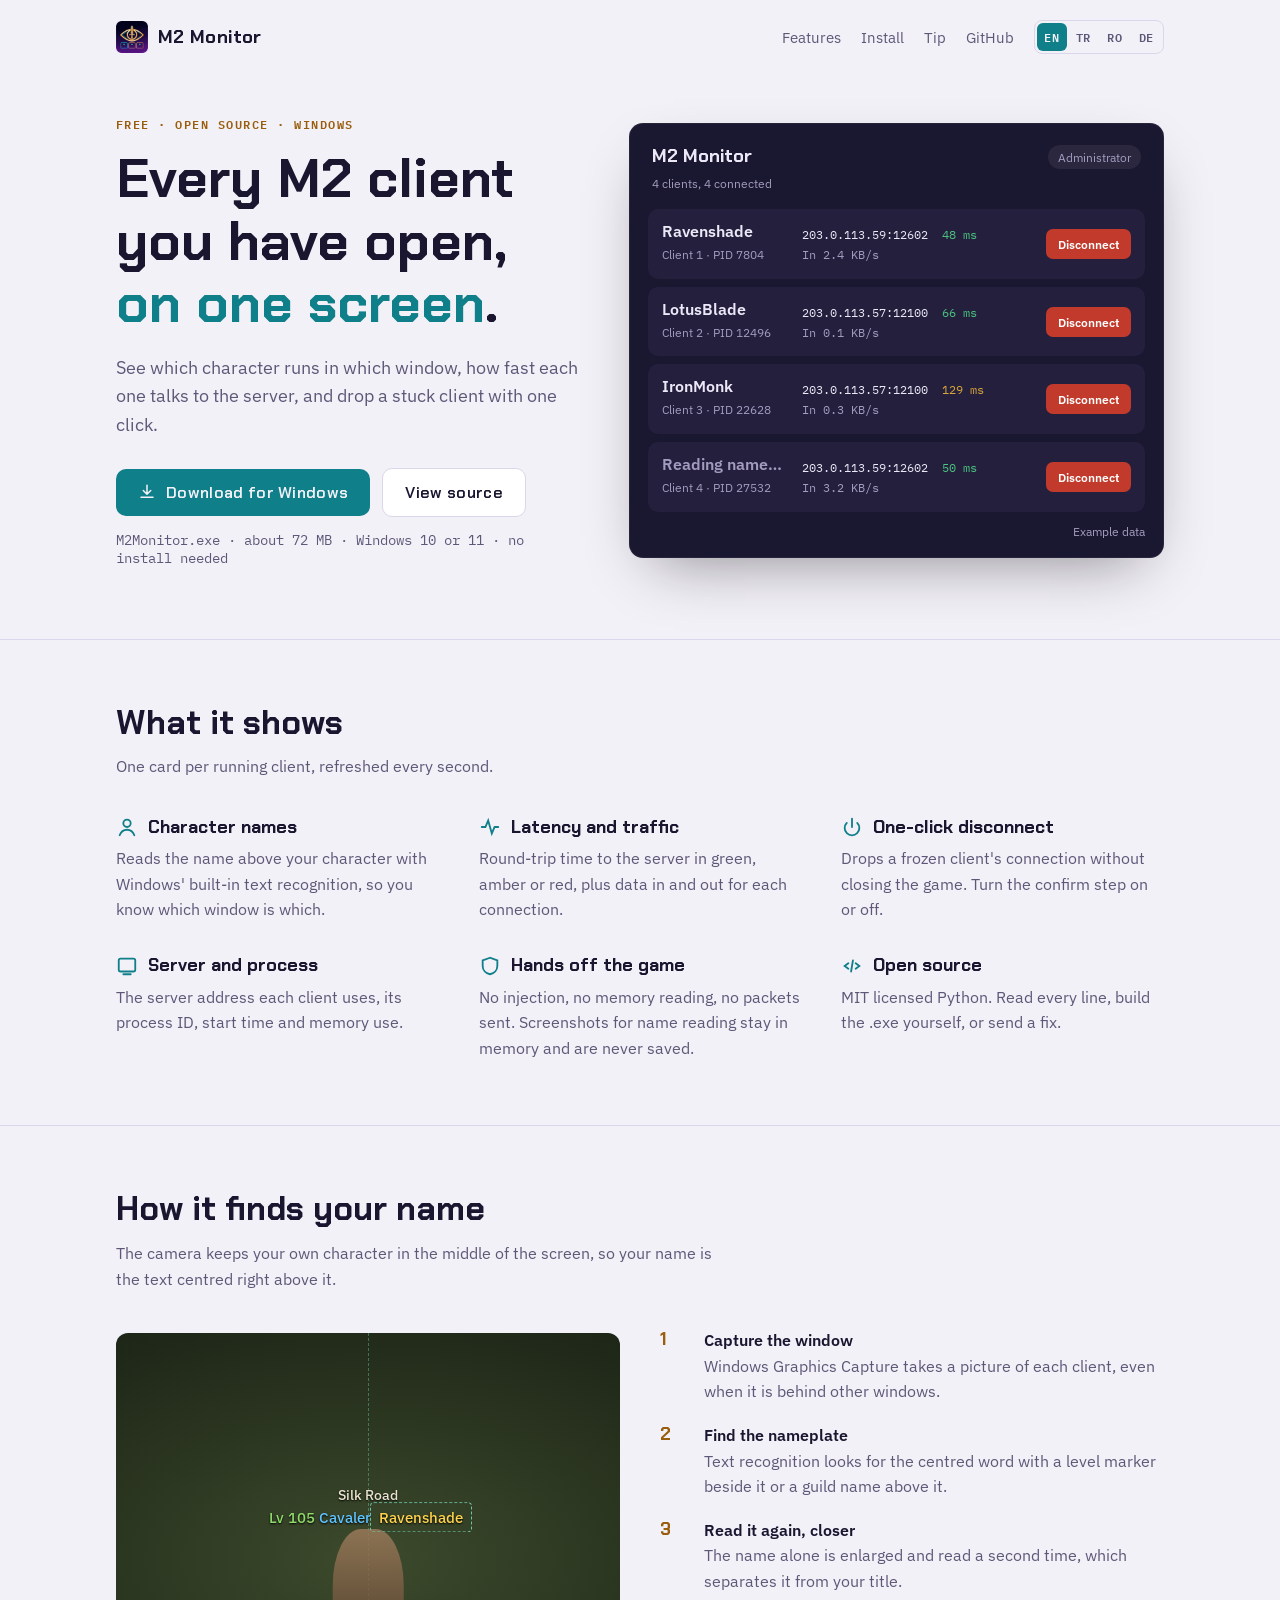
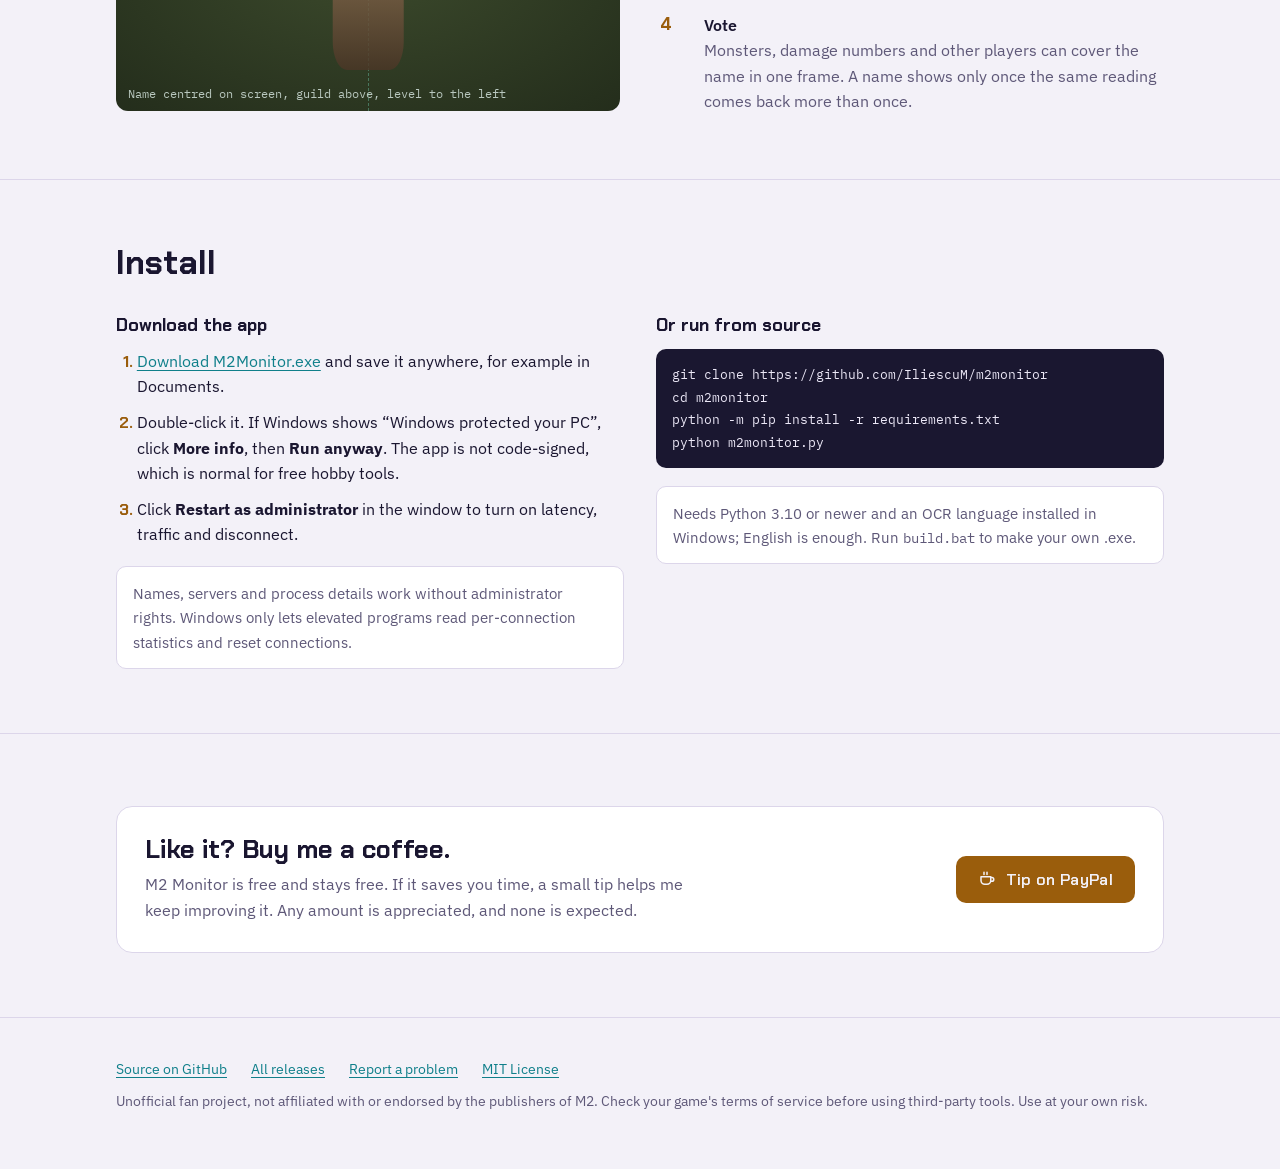
==== docs/index.html @ 5efd5cd4 "Translate the website into Turkish, Romanian and German - site/build.py generates docs/index.html (E" ====
<!doctype html>
<html lang="en">
<head>
<meta charset="utf-8">
<meta name="viewport" content="width=device-width, initial-scale=1, viewport-fit=cover">
<title>M2 Monitor</title>
<meta name="description" content="A free, open-source Windows app that shows every M2 game client you have open: character name, server, latency, traffic, and a one-click disconnect.">
<link rel="canonical" href="https://m2monitor.app/">
<link rel="alternate" hreflang="en" href="https://m2monitor.app/">
<link rel="alternate" hreflang="tr" href="https://m2monitor.app/tr/">
<link rel="alternate" hreflang="ro" href="https://m2monitor.app/ro/">
<link rel="alternate" hreflang="de" href="https://m2monitor.app/de/">
<link rel="alternate" hreflang="x-default" href="https://m2monitor.app/">
<link rel="icon" type="image/png" href="icon.png">
<link rel="apple-touch-icon" href="icon.png">
<link rel="preconnect" href="https://fonts.googleapis.com">
<link rel="preconnect" href="https://fonts.gstatic.com" crossorigin>
<link rel="stylesheet" href="https://fonts.googleapis.com/css2?family=Chakra+Petch:wght@500;600;700&family=IBM+Plex+Sans:wght@400;500;600&family=IBM+Plex+Mono:wght@400;500&display=swap">
<link rel="stylesheet" href="style.css">
</head>
<body>

<header class="top">
  <div class="wrap">
    <a class="brand" href="./">
      <img src="icon.png" alt="" width="32" height="32">
      M2 Monitor
    </a>
    <nav aria-label="Sections">
      <a class="section-link" href="#features">Features</a>
      <a class="section-link" href="#install">Install</a>
      <a class="section-link" href="#tip">Tip</a>
      <a class="section-link" href="https://github.com/IliescuM/m2monitor">GitHub</a>
      <span class="langs"><a href="" hreflang="en" lang="en" data-lang="en" title="English" aria-current="page">EN</a><a href="tr/" hreflang="tr" lang="tr" data-lang="tr" title="Türkçe">TR</a><a href="ro/" hreflang="ro" lang="ro" data-lang="ro" title="Română">RO</a><a href="de/" hreflang="de" lang="de" data-lang="de" title="Deutsch">DE</a></span>
    </nav>
  </div>
</header>

<main>
  <section class="hero">
    <div class="wrap">
      <div>
        <p class="eyebrow">Free · Open source · Windows</p>
        <h1>Every M2 client you have open, <em>on one screen</em>.</h1>
        <p class="lede">See which character runs in which window, how fast each one talks to the server, and drop a stuck client with one click.</p>
        <div class="actions">
          <a class="btn btn-primary" href="https://github.com/IliescuM/m2monitor/releases/latest/download/M2Monitor.exe">
            <svg viewBox="0 0 24 24" fill="none" stroke="currentColor" stroke-width="2" stroke-linecap="round" stroke-linejoin="round" aria-hidden="true"><path d="M12 3v12m0 0-5-5m5 5 5-5M4 19h16"/></svg>
            Download for Windows
          </a>
          <a class="btn btn-ghost" href="https://github.com/IliescuM/m2monitor">View source</a>
        </div>
        <p class="fine">M2Monitor.exe · about 72 MB · Windows 10 or 11 · no install needed</p>
      </div>

      <div class="mock" role="img" aria-label="Example of the M2 Monitor window with four game clients listed">
        <div class="mock-head">
          <div><b>M2 Monitor</b><br><span>4 clients, 4 connected</span></div>
          <span class="pill">Administrator</span>
        </div>
        <div class="client">
          <div class="who"><b>Ravenshade</b><small>Client 1 · PID 7804</small></div>
          <div class="stats"><span class="srv">203.0.113.59:12602</span><span class="rtt" data-base="47">47 ms</span><span>In 2.4 KB/s</span></div>
          <span class="dc">Disconnect</span>
        </div>
        <div class="client">
          <div class="who"><b>LotusBlade</b><small>Client 2 · PID 12496</small></div>
          <div class="stats"><span class="srv">203.0.113.57:12100</span><span class="rtt" data-base="69">69 ms</span><span>In 0.1 KB/s</span></div>
          <span class="dc">Disconnect</span>
        </div>
        <div class="client">
          <div class="who"><b>IronMonk</b><small>Client 3 · PID 22628</small></div>
          <div class="stats"><span class="srv">203.0.113.57:12100</span><span class="rtt" data-base="128">128 ms</span><span>In 0.3 KB/s</span></div>
          <span class="dc">Disconnect</span>
        </div>
        <div class="client reading">
          <div class="who"><b>Reading name…</b><small>Client 4 · PID 27532</small></div>
          <div class="stats"><span class="srv">203.0.113.59:12602</span><span class="rtt" data-base="46">46 ms</span><span>In 3.2 KB/s</span></div>
          <span class="dc">Disconnect</span>
        </div>
        <p class="example-note">Example data</p>
      </div>
    </div>
  </section>

  <section class="block" id="features">
    <div class="wrap">
      <h2>What it shows</h2>
      <p class="intro">One card per running client, refreshed every second.</p>
      <div class="features">
        <div class="feature">
          <h3><svg viewBox="0 0 24 24" fill="none" stroke="currentColor" stroke-width="2" stroke-linecap="round" aria-hidden="true"><circle cx="12" cy="8" r="4"/><path d="M4 21c1.5-4 4.5-6 8-6s6.5 2 8 6"/></svg>Character names</h3>
          <p>Reads the name above your character with Windows' built-in text recognition, so you know which window is which.</p>
        </div>
        <div class="feature">
          <h3><svg viewBox="0 0 24 24" fill="none" stroke="currentColor" stroke-width="2" stroke-linecap="round" aria-hidden="true"><path d="M3 12h4l3-7 4 14 3-7h4"/></svg>Latency and traffic</h3>
          <p>Round-trip time to the server in green, amber or red, plus data in and out for each connection.</p>
        </div>
        <div class="feature">
          <h3><svg viewBox="0 0 24 24" fill="none" stroke="currentColor" stroke-width="2" stroke-linecap="round" aria-hidden="true"><path d="M12 3v9"/><path d="M6.3 7.5a8 8 0 1 0 11.4 0"/></svg>One-click disconnect</h3>
          <p>Drops a frozen client's connection without closing the game. Turn the confirm step on or off.</p>
        </div>
        <div class="feature">
          <h3><svg viewBox="0 0 24 24" fill="none" stroke="currentColor" stroke-width="2" stroke-linecap="round" aria-hidden="true"><rect x="3" y="4" width="18" height="14" rx="2"/><path d="M8 21h8"/></svg>Server and process</h3>
          <p>The server address each client uses, its process ID, start time and memory use.</p>
        </div>
        <div class="feature">
          <h3><svg viewBox="0 0 24 24" fill="none" stroke="currentColor" stroke-width="2" stroke-linecap="round" aria-hidden="true"><path d="M12 3 4 6v6c0 4.5 3.4 8 8 9 4.6-1 8-4.5 8-9V6z"/></svg>Hands off the game</h3>
          <p>No injection, no memory reading, no packets sent. Screenshots for name reading stay in memory and are never saved.</p>
        </div>
        <div class="feature">
          <h3><svg viewBox="0 0 24 24" fill="none" stroke="currentColor" stroke-width="2" stroke-linecap="round" aria-hidden="true"><path d="M8 9l-4 3 4 3M16 9l4 3-4 3M13 6l-2 12"/></svg>Open source</h3>
          <p>MIT licensed Python. Read every line, build the .exe yourself, or send a fix.</p>
        </div>
      </div>
    </div>
  </section>

  <section class="block">
    <div class="wrap">
      <h2>How it finds your name</h2>
      <p class="intro">The camera keeps your own character in the middle of the screen, so your name is the text centred right above it.</p>
      <div class="ocr">
        <figure class="scene" style="margin:0">
          <span class="crosshair" aria-hidden="true"></span>
          <span class="hero-figure" aria-hidden="true"></span>
          <div class="plate">
            <div class="guild">Silk Road</div>
            <div class="line"><span class="lv">Lv 105</span> <span class="title">Cavaler</span> <span class="name">Ravenshade</span></div>
          </div>
          <figcaption>Name centred on screen, guild above, level to the left</figcaption>
        </figure>
        <ol class="steps">
          <li><div><b>Capture the window</b><span>Windows Graphics Capture takes a picture of each client, even when it is behind other windows.</span></div></li>
          <li><div><b>Find the nameplate</b><span>Text recognition looks for the centred word with a level marker beside it or a guild name above it.</span></div></li>
          <li><div><b>Read it again, closer</b><span>The name alone is enlarged and read a second time, which separates it from your title.</span></div></li>
          <li><div><b>Vote</b><span>Monsters, damage numbers and other players can cover the name in one frame. A name shows only once the same reading comes back more than once.</span></div></li>
        </ol>
      </div>
    </div>
  </section>

  <section class="block" id="install">
    <div class="wrap">
      <h2>Install</h2>
      <div class="install">
        <div>
          <h3>Download the app</h3>
          <ol>
            <li><a href="https://github.com/IliescuM/m2monitor/releases/latest/download/M2Monitor.exe">Download M2Monitor.exe</a> and save it anywhere, for example in Documents.</li>
            <li>Double-click it. If Windows shows “Windows protected your PC”, click <b>More info</b>, then <b>Run anyway</b>. The app is not code-signed, which is normal for free hobby tools.</li>
            <li>Click <b>Restart as administrator</b> in the window to turn on latency, traffic and disconnect.</li>
          </ol>
          <p class="note">Names, servers and process details work without administrator rights. Windows only lets elevated programs read per-connection statistics and reset connections.</p>
        </div>
        <div>
          <h3>Or run from source</h3>
          <pre><code>git clone https://github.com/IliescuM/m2monitor
cd m2monitor
python -m pip install -r requirements.txt
python m2monitor.py</code></pre>
          <p class="note">Needs Python 3.10 or newer and an OCR language installed in Windows; English is enough. Run <code>build.bat</code> to make your own .exe.</p>
        </div>
      </div>
    </div>
  </section>

  <section class="block" id="tip">
    <div class="wrap">
      <div class="tip">
        <div class="copy">
          <h2>Like it? Buy me a coffee.</h2>
          <p>M2 Monitor is free and stays free. If it saves you time, a small tip helps me keep improving it. Any amount is appreciated, and none is expected.</p>
        </div>
        <a class="btn btn-tip" href="https://paypal.me/IliescuM">
          <svg viewBox="0 0 24 24" fill="none" stroke="currentColor" stroke-width="2" stroke-linecap="round" stroke-linejoin="round" aria-hidden="true"><path d="M4 9h13v5a5 5 0 0 1-5 5H9a5 5 0 0 1-5-5z"/><path d="M17 10h1.5a2.5 2.5 0 0 1 0 5H17M8 3v3M12 3v3"/></svg>
          Tip on PayPal
        </a>
      </div>
    </div>
  </section>
</main>

<footer>
  <div class="wrap">
    <div class="row">
      <a href="https://github.com/IliescuM/m2monitor">Source on GitHub</a>
      <a href="https://github.com/IliescuM/m2monitor/releases">All releases</a>
      <a href="https://github.com/IliescuM/m2monitor/issues">Report a problem</a>
      <a href="https://github.com/IliescuM/m2monitor/blob/main/LICENSE">MIT License</a>
    </div>
    <p>Unofficial fan project, not affiliated with or endorsed by the publishers of M2. Check your game's terms of service before using third-party tools. Use at your own risk.</p>
  </div>
</footer>

<script src="site.js"></script>
</body>
</html>
---- docs/style.css ----
/* Palette follows the app icon: night indigo, gold, cyan. Layout: one narrow reading column; the hero pairs the pitch with a live mock of the app's client cards. */
:root {
  --ink: #1a1630;
  --paper: #f3f1f8;
  --panel: #ffffff;
  --line: #dcd6ea;
  --muted: #5e5878;
  --jade: #0f7f8a;
  --bronze: #9a5d0c;
  --good: #1f7a4a;
  --warn: #9a6700;
  --danger: #c23a2b;
  --card: #1a1730;
  --card-2: #231f3d;
  --card-fg: #ece8f7;
  --card-muted: #a39cbf;
  --display: "Chakra Petch", "Bahnschrift", "Segoe UI", sans-serif;
  --body: "IBM Plex Sans", "Segoe UI", system-ui, sans-serif;
  --mono: "IBM Plex Mono", "Cascadia Mono", Consolas, monospace;
  color-scheme: light;
}
@media (prefers-color-scheme: dark) {
  :root:not([data-theme="light"]) {
    --ink: #ece8f7; --paper: #0c0a1c; --panel: #15122b; --line: #2a2547;
    --muted: #a39cbf; --jade: #3fd0dc; --bronze: #f0b44c;
    --good: #4cc47e; --warn: #d9a53a; --danger: #e5574a;
    --card: #1a1730; --card-2: #231f3d;
    color-scheme: dark;
  }
}
:root[data-theme="dark"] {
  --ink: #ece8f7; --paper: #0c0a1c; --panel: #15122b; --line: #2a2547;
  --muted: #a39cbf; --jade: #3fd0dc; --bronze: #f0b44c;
  --good: #4cc47e; --warn: #d9a53a; --danger: #e5574a;
  --card: #1a1730; --card-2: #231f3d;
  color-scheme: dark;
}

* { box-sizing: border-box; }
html { -webkit-text-size-adjust: 100%; }
body {
  margin: 0;
  background: var(--paper);
  color: var(--ink);
  font: 400 1rem/1.6 var(--body);
}
a { color: var(--jade); text-underline-offset: 3px; }
a:focus-visible, button:focus-visible { outline: 2px solid var(--bronze); outline-offset: 3px; border-radius: 4px; }
h1, h2, h3 { font-family: var(--display); line-height: 1.15; text-wrap: balance; margin: 0; }
p { margin: 0; }
code { font-family: var(--mono); font-size: 0.92em; }

.wrap {
  max-width: 1080px;
  margin: 0 auto;
  padding-left: max(16px, env(safe-area-inset-left, 0px));
  padding-right: max(16px, env(safe-area-inset-right, 0px));
}

/* Top bar */
.top { padding-block: 20px; }
.top .wrap { display: flex; align-items: center; justify-content: space-between; gap: 16px; flex-wrap: wrap; }
.brand { display: flex; align-items: center; gap: 10px; font: 700 1.15rem var(--display); color: var(--ink); text-decoration: none; letter-spacing: 0.02em; }
.brand img { width: 32px; height: 32px; }
.top nav { display: flex; align-items: center; flex-wrap: wrap; gap: 8px 20px; font-size: 0.95rem; }
.top nav a { color: var(--muted); text-decoration: none; }
.top nav a:hover { color: var(--ink); }
.langs { display: flex; gap: 2px; padding: 2px; border: 1px solid var(--line); border-radius: 8px; }
.top nav .langs a { font: 600 0.74rem var(--mono); letter-spacing: 0.06em; padding: 4px 7px; border-radius: 6px; }
.top nav .langs a[aria-current="page"] { background: var(--jade); color: var(--paper); }

/* Hero */
.hero { padding-block: 40px 72px; }
.hero .wrap { display: grid; grid-template-columns: minmax(0, 1fr) minmax(0, 1.15fr); gap: 48px; align-items: center; }
.eyebrow { font: 600 0.78rem var(--mono); letter-spacing: 0.12em; text-transform: uppercase; color: var(--bronze); }
.hero h1 { font-size: clamp(2.2rem, 5vw, 3.4rem); font-weight: 700; margin-top: 14px; }
.hero h1 em { font-style: normal; color: var(--jade); }
.lede { margin-top: 18px; font-size: 1.12rem; color: var(--muted); max-width: 34em; }
.actions { margin-top: 28px; display: flex; flex-wrap: wrap; gap: 12px; align-items: center; }
.btn {
  display: inline-flex; align-items: center; gap: 10px;
  padding: 13px 22px; border-radius: 10px;
  font: 600 1rem var(--display); letter-spacing: 0.02em; text-decoration: none;
  transition: transform 120ms ease, background-color 120ms ease;
}
.btn svg { width: 18px; height: 18px; flex: none; }
.btn-primary { background: var(--jade); color: var(--paper); }
.btn-primary:hover { transform: translateY(-1px); }
.btn-ghost { color: var(--ink); border: 1px solid var(--line); background: var(--panel); }
.btn-ghost:hover { border-color: var(--jade); }
.fine { margin-top: 14px; font: 400 0.85rem var(--mono); color: var(--muted); }

/* App mock */
.mock {
  background: var(--card); color: var(--card-fg);
  border-radius: 14px; padding: 18px;
  box-shadow: 0 24px 60px -24px rgb(0 0 0 / 0.45);
  border: 1px solid rgb(255 255 255 / 0.06);
  min-width: 0;
}
.mock-head { display: flex; align-items: baseline; justify-content: space-between; gap: 12px; flex-wrap: wrap; padding: 2px 4px 14px; }
.mock-head b { font: 700 1.15rem var(--display); }
.mock-head span { font: 400 0.78rem var(--body); color: var(--card-muted); }
.pill { font: 600 0.72rem var(--body); color: #4cc47e; background: rgb(255 255 255 / 0.07); padding: 4px 10px; border-radius: 999px; }
.client {
  display: grid; grid-template-columns: minmax(0, 1.1fr) minmax(0, 2fr) auto; gap: 12px; align-items: center;
  background: var(--card-2); border-radius: 10px; padding: 12px 14px;
}
.client + .client { margin-top: 8px; }
.who b { display: block; font: 600 0.98rem var(--body); overflow: hidden; text-overflow: ellipsis; white-space: nowrap; }
.who small { font-size: 0.74rem; color: var(--card-muted); }
.stats { display: flex; flex-wrap: wrap; gap: 4px 14px; font: 400 0.78rem var(--mono); color: var(--card-muted); font-variant-numeric: tabular-nums; min-width: 0; }
.stats .srv { color: var(--card-fg); }
.rtt[data-level="good"] { color: #4cc47e; }
.rtt[data-level="warn"] { color: #d9a53a; }
.rtt[data-level="bad"] { color: #e5574a; }
.dc { font: 600 0.78rem var(--body); color: #fff; background: #c23a2b; border-radius: 7px; padding: 7px 12px; white-space: nowrap; }
.reading b { color: var(--card-muted); }
.example-note { margin-top: 12px; font: 400 0.75rem var(--body); color: var(--card-muted); text-align: right; }

/* Sections */
section.block { padding-block: 64px; border-top: 1px solid var(--line); }
.block h2 { font-size: clamp(1.6rem, 3.2vw, 2.1rem); }
.block .intro { margin-top: 12px; color: var(--muted); max-width: 38em; }

.features { margin-top: 36px; display: grid; grid-template-columns: repeat(3, minmax(0, 1fr)); gap: 32px 40px; }
.feature h3 { font-size: 1.12rem; display: flex; align-items: center; gap: 10px; }
.feature h3 svg { width: 22px; height: 22px; color: var(--jade); flex: none; }
.feature p { margin-top: 8px; color: var(--muted); }

/* Name-reading explainer */
.ocr { margin-top: 36px; display: grid; grid-template-columns: minmax(0, 1fr) minmax(0, 1fr); gap: 40px; align-items: center; }
.scene {
  position: relative; border-radius: 12px; overflow: hidden; aspect-ratio: 4 / 3; max-width: 100%;
  background:
    radial-gradient(120% 90% at 50% 60%, #3c4a2c 0%, #26301d 55%, #161c12 100%);
  display: grid; place-items: center;
}
.plate { text-align: center; font: 500 clamp(0.8rem, 1.9vw, 0.95rem)/1.5 var(--body); text-shadow: 0 1px 2px #000; transform: translateY(-34%); }
.plate .guild { color: #e9e4d0; font-size: 0.9em; }
.plate .line { white-space: nowrap; }
.plate .lv { color: #8fdc6b; }
.plate .title { color: #5fc4ff; }
.plate .name { color: #ffd34d; position: relative; padding: 2px 4px; }
.plate .name::after {
  content: ""; position: absolute; inset: -3px -5px;
  border: 1.5px dashed #6cc3a6; border-radius: 4px;
  animation: scan 2.4s ease-in-out infinite;
}
.hero-figure { position: absolute; left: 50%; top: 52%; width: 14%; aspect-ratio: 1 / 2; transform: translateX(-50%); border-radius: 40% 40% 20% 20%; background: linear-gradient(#9a7a5a, #4a3626); opacity: 0.85; }
.crosshair { position: absolute; left: 50%; top: 0; bottom: 0; border-left: 1px dashed rgb(108 195 166 / 0.45); }
.scene figcaption { position: absolute; left: 12px; bottom: 10px; font: 400 0.72rem var(--mono); color: #b9c8bf; }
@keyframes scan { 0%, 100% { opacity: 0.35; } 50% { opacity: 1; } }
.steps { display: grid; gap: 18px; counter-reset: step; }
.steps li { list-style: none; display: grid; grid-template-columns: 2rem minmax(0, 1fr); gap: 12px; }
.steps li::before { counter-increment: step; content: counter(step); font: 700 1.1rem var(--display); color: var(--bronze); }
.steps { padding: 0; margin: 0; }
.steps b { display: block; font-weight: 600; }
.steps span { color: var(--muted); }

/* Install */
.install { margin-top: 32px; display: grid; grid-template-columns: repeat(2, minmax(0, 1fr)); gap: 32px; }
.install ol { margin: 0; padding-left: 1.3em; display: grid; gap: 10px; }
.install ol li::marker { color: var(--bronze); font-family: var(--display); font-weight: 700; }
.install h3 { font-size: 1.1rem; margin-bottom: 14px; }
.note { margin-top: 18px; padding: 14px 16px; border-radius: 10px; background: var(--panel); border: 1px solid var(--line); color: var(--muted); font-size: 0.95rem; }
pre { margin: 0; padding: 14px 16px; border-radius: 10px; background: var(--card); color: var(--card-fg); overflow-x: auto; font: 400 0.88rem/1.6 var(--mono); }

/* Tip */
.tip {
  margin-top: 8px; display: flex; gap: 28px; align-items: center; justify-content: space-between; flex-wrap: wrap;
  background: var(--panel); border: 1px solid var(--line); border-radius: 16px; padding: 28px;
}
.tip .copy { max-width: 36em; min-width: 0; }
.tip h2 { font-size: 1.6rem; }
.tip p { margin-top: 8px; color: var(--muted); }
.btn-tip { background: var(--bronze); color: var(--paper); }
.btn-tip:hover { transform: translateY(-1px); }

footer { padding-block: 40px 56px; border-top: 1px solid var(--line); color: var(--muted); font-size: 0.88rem; }
footer .wrap { display: grid; gap: 10px; }
footer .row { display: flex; flex-wrap: wrap; gap: 8px 24px; }

@media (max-width: 860px) {
  .hero .wrap, .ocr, .install { grid-template-columns: minmax(0, 1fr); }
  .features { grid-template-columns: minmax(0, 1fr); gap: 26px; }
  .hero { padding-block: 16px 56px; }
}
@media (max-width: 520px) {
  .top nav .section-link { display: none; }
  .client { grid-template-columns: minmax(0, 1fr) auto; }
  .stats { grid-column: 1 / -1; grid-row: 2; }
  .top nav { gap: 14px; }
  .tip { padding: 22px; }
}
@media (prefers-reduced-motion: reduce) {
  .plate .name::after { animation: none; opacity: 1; }
  .btn { transition: none; }
}
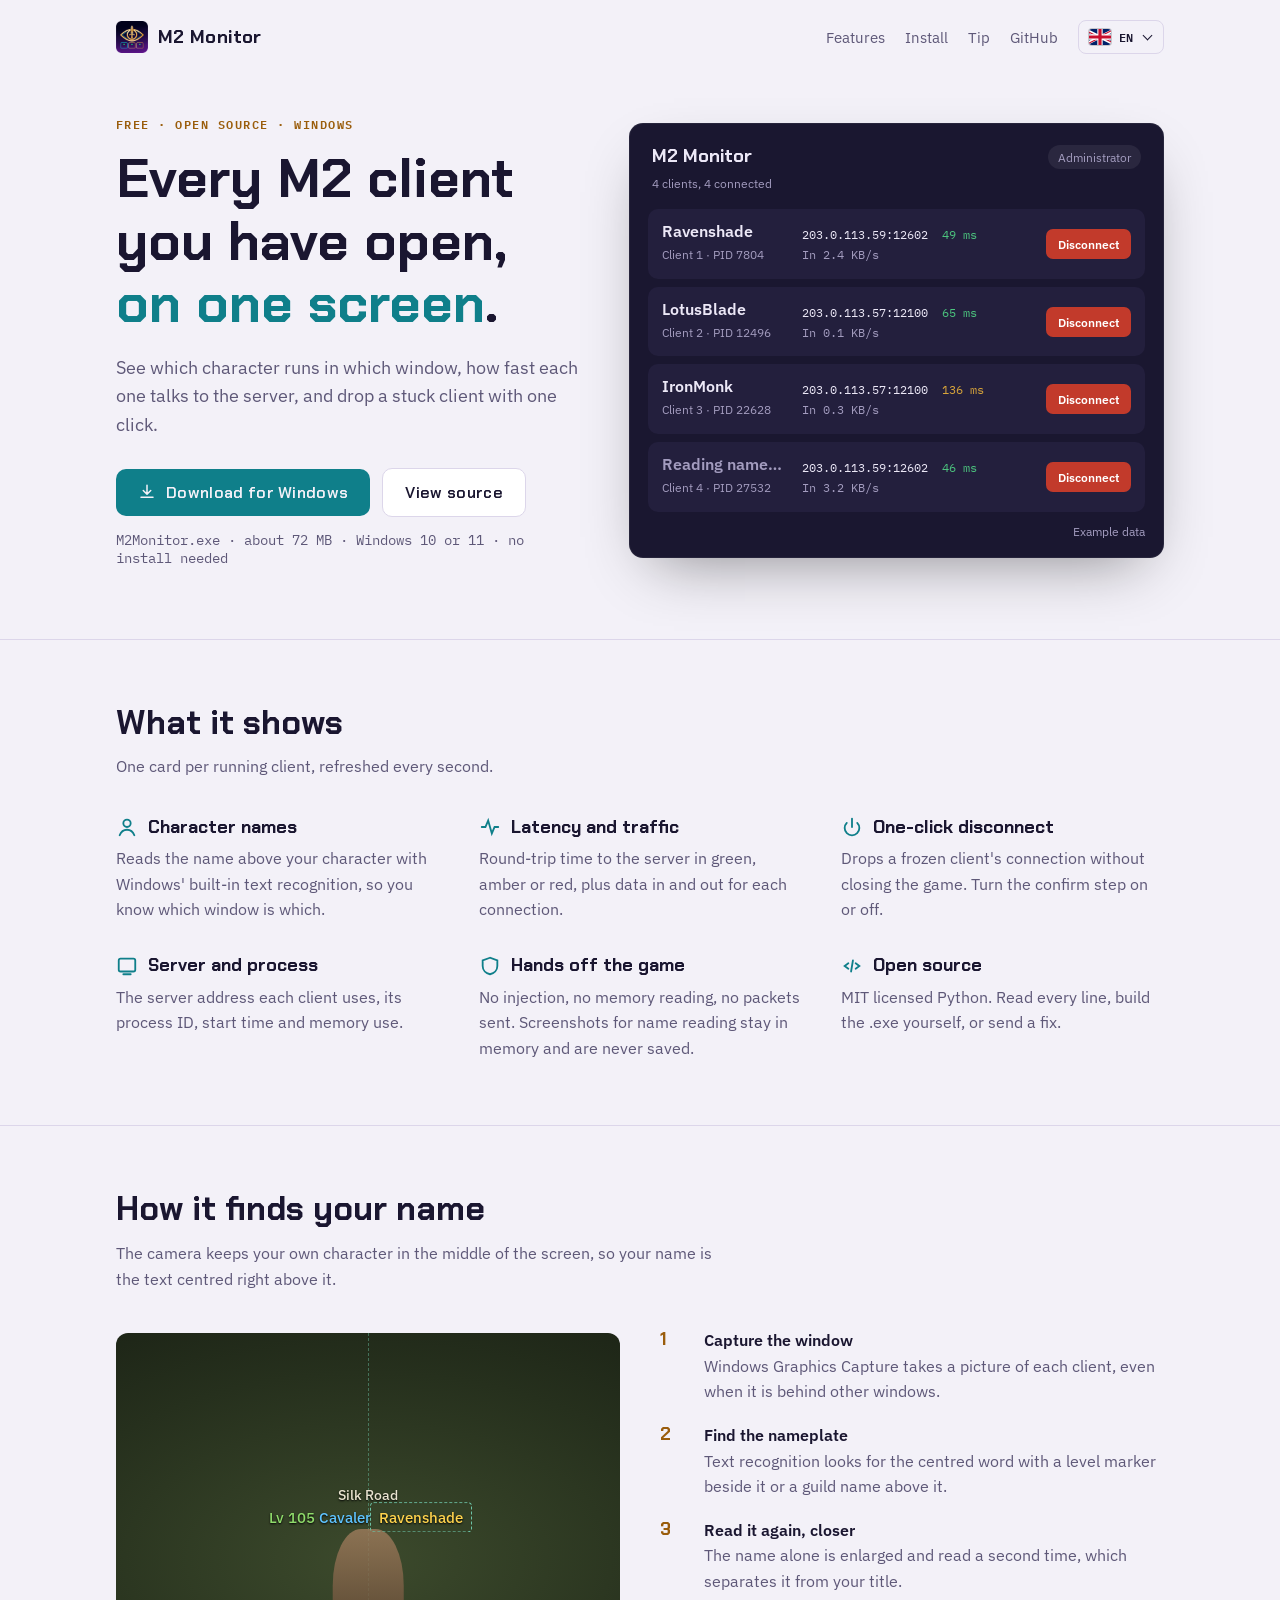
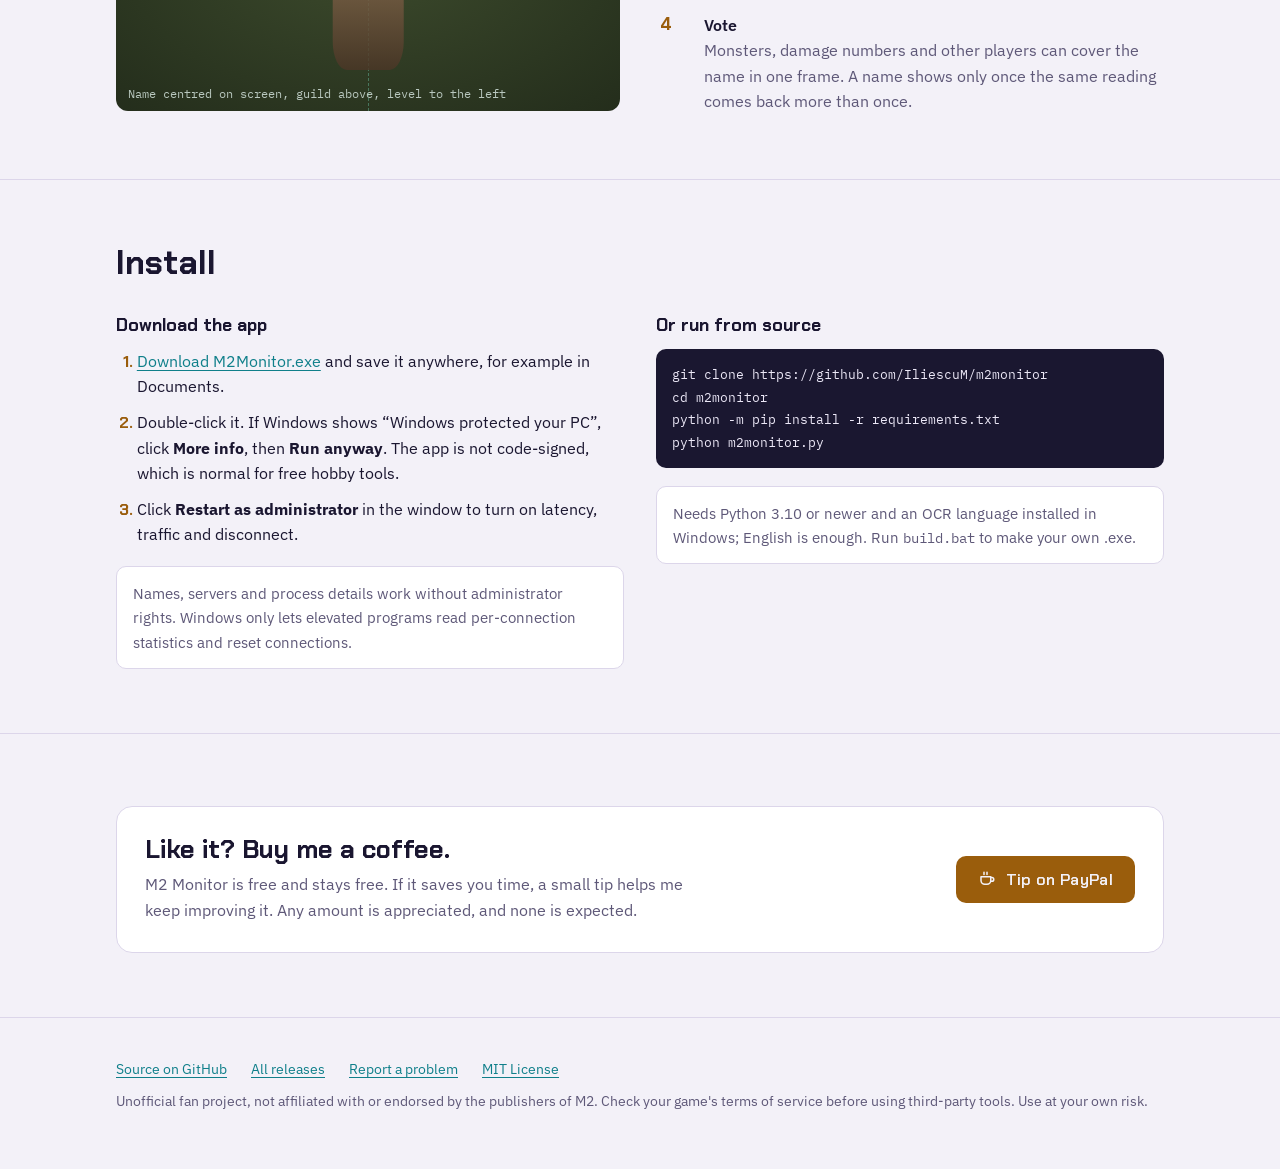
==== commit b5123973: "Add five more site languages and a flag language menu - Italian, Polish, Portuguese, Spanish and Hun" ====
--- a/docs/index.html
+++ b/docs/index.html
@@ -10,6 +10,11 @@
 <link rel="alternate" hreflang="tr" href="https://m2monitor.app/tr/">
 <link rel="alternate" hreflang="ro" href="https://m2monitor.app/ro/">
 <link rel="alternate" hreflang="de" href="https://m2monitor.app/de/">
+<link rel="alternate" hreflang="it" href="https://m2monitor.app/it/">
+<link rel="alternate" hreflang="pl" href="https://m2monitor.app/pl/">
+<link rel="alternate" hreflang="pt" href="https://m2monitor.app/pt/">
+<link rel="alternate" hreflang="es" href="https://m2monitor.app/es/">
+<link rel="alternate" hreflang="hu" href="https://m2monitor.app/hu/">
 <link rel="alternate" hreflang="x-default" href="https://m2monitor.app/">
 <link rel="icon" type="image/png" href="icon.png">
 <link rel="apple-touch-icon" href="icon.png">
@@ -31,7 +36,7 @@
       <a class="section-link" href="#install">Install</a>
       <a class="section-link" href="#tip">Tip</a>
       <a class="section-link" href="https://github.com/IliescuM/m2monitor">GitHub</a>
-      <span class="langs"><a href="" hreflang="en" lang="en" data-lang="en" title="English" aria-current="page">EN</a><a href="tr/" hreflang="tr" lang="tr" data-lang="tr" title="Türkçe">TR</a><a href="ro/" hreflang="ro" lang="ro" data-lang="ro" title="Română">RO</a><a href="de/" hreflang="de" lang="de" data-lang="de" title="Deutsch">DE</a></span>
+      <details class="lang-menu"><summary aria-label="Language"><img class="flag" src="flags/gb.svg" alt="" width="22" height="16"><span>EN</span></summary><ul><li><a href="" hreflang="en" lang="en" data-lang="en" aria-current="page"><img class="flag" src="flags/gb.svg" alt="" width="22" height="16">English</a></li><li><a href="tr/" hreflang="tr" lang="tr" data-lang="tr"><img class="flag" src="flags/tr.svg" alt="" width="22" height="16">Türkçe</a></li><li><a href="ro/" hreflang="ro" lang="ro" data-lang="ro"><img class="flag" src="flags/ro.svg" alt="" width="22" height="16">Română</a></li><li><a href="de/" hreflang="de" lang="de" data-lang="de"><img class="flag" src="flags/de.svg" alt="" width="22" height="16">Deutsch</a></li><li><a href="it/" hreflang="it" lang="it" data-lang="it"><img class="flag" src="flags/it.svg" alt="" width="22" height="16">Italiano</a></li><li><a href="pl/" hreflang="pl" lang="pl" data-lang="pl"><img class="flag" src="flags/pl.svg" alt="" width="22" height="16">Polski</a></li><li><a href="pt/" hreflang="pt" lang="pt" data-lang="pt"><img class="flag" src="flags/pt.svg" alt="" width="22" height="16">Português</a></li><li><a href="es/" hreflang="es" lang="es" data-lang="es"><img class="flag" src="flags/es.svg" alt="" width="22" height="16">Español</a></li><li><a href="hu/" hreflang="hu" lang="hu" data-lang="hu"><img class="flag" src="flags/hu.svg" alt="" width="22" height="16">Magyar</a></li></ul></details>
     </nav>
   </div>
 </header>
--- a/docs/style.css
+++ b/docs/style.css
@@ -65,9 +65,29 @@
 .top nav { display: flex; align-items: center; flex-wrap: wrap; gap: 8px 20px; font-size: 0.95rem; }
 .top nav a { color: var(--muted); text-decoration: none; }
 .top nav a:hover { color: var(--ink); }
-.langs { display: flex; gap: 2px; padding: 2px; border: 1px solid var(--line); border-radius: 8px; }
-.top nav .langs a { font: 600 0.74rem var(--mono); letter-spacing: 0.06em; padding: 4px 7px; border-radius: 6px; }
-.top nav .langs a[aria-current="page"] { background: var(--jade); color: var(--paper); }
+.lang-menu { position: relative; }
+.lang-menu summary {
+  list-style: none; cursor: pointer; display: flex; align-items: center; gap: 8px;
+  padding: 6px 10px; border: 1px solid var(--line); border-radius: 8px;
+  font: 600 0.78rem var(--mono); letter-spacing: 0.06em; color: var(--ink);
+}
+.lang-menu summary::-webkit-details-marker { display: none; }
+.lang-menu summary::after {
+  content: ""; width: 6px; height: 6px; margin: -3px 2px 0 2px;
+  border-right: 1.5px solid currentColor; border-bottom: 1.5px solid currentColor; transform: rotate(45deg);
+}
+.lang-menu[open] summary, .lang-menu summary:hover { border-color: var(--jade); }
+.lang-menu ul {
+  position: absolute; right: 0; top: calc(100% + 6px); z-index: 20;
+  list-style: none; margin: 0; padding: 6px; min-width: 190px;
+  display: grid; gap: 2px;
+  background: var(--panel); border: 1px solid var(--line); border-radius: 10px;
+  box-shadow: 0 18px 40px -18px rgb(0 0 0 / 0.5);
+}
+.top nav .lang-menu li a { display: flex; align-items: center; gap: 10px; padding: 8px 10px; border-radius: 7px; color: var(--ink); font-size: 0.92rem; }
+.top nav .lang-menu li a:hover { background: var(--paper); }
+.top nav .lang-menu li a[aria-current="page"] { color: var(--jade); font-weight: 600; }
+.flag { width: 22px; height: 16px; flex: none; border-radius: 3px; object-fit: cover; box-shadow: 0 0 0 1px rgb(0 0 0 / 0.18); }
 
 /* Hero */
 .hero { padding-block: 40px 72px; }
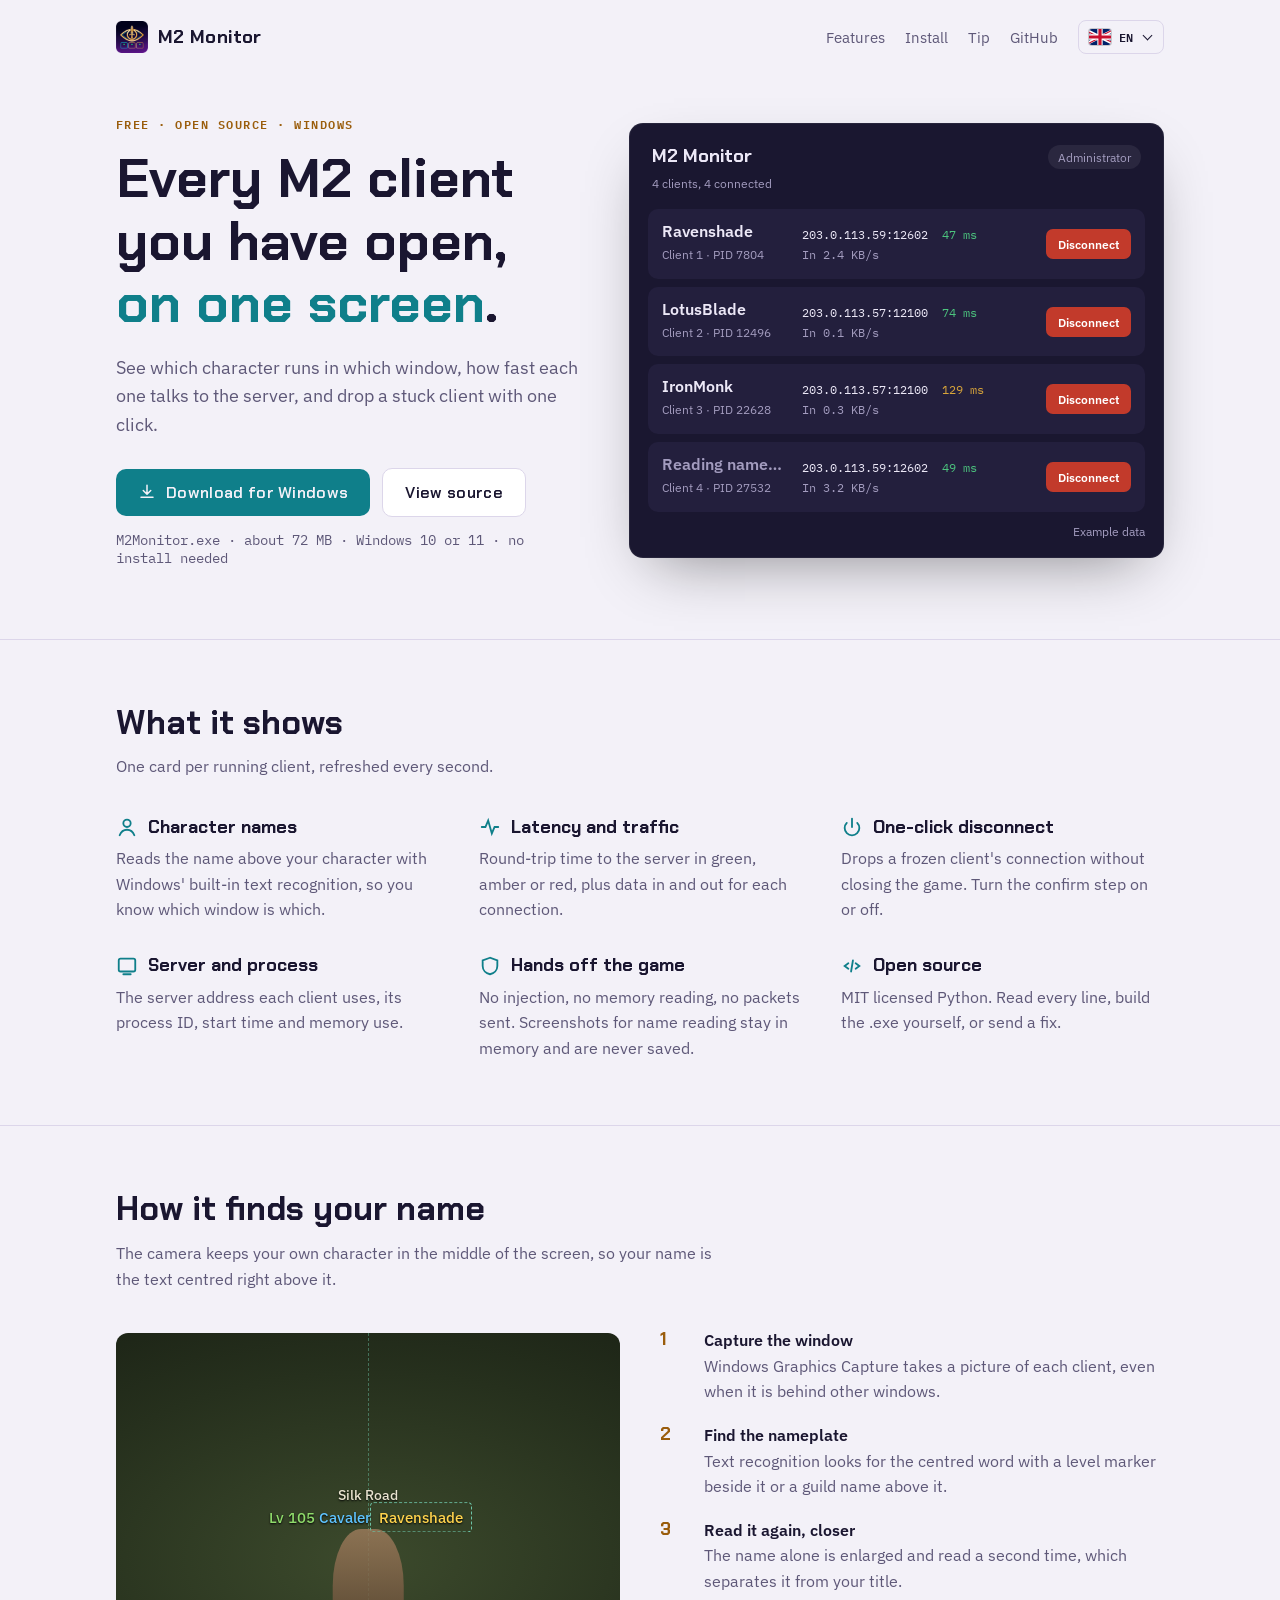
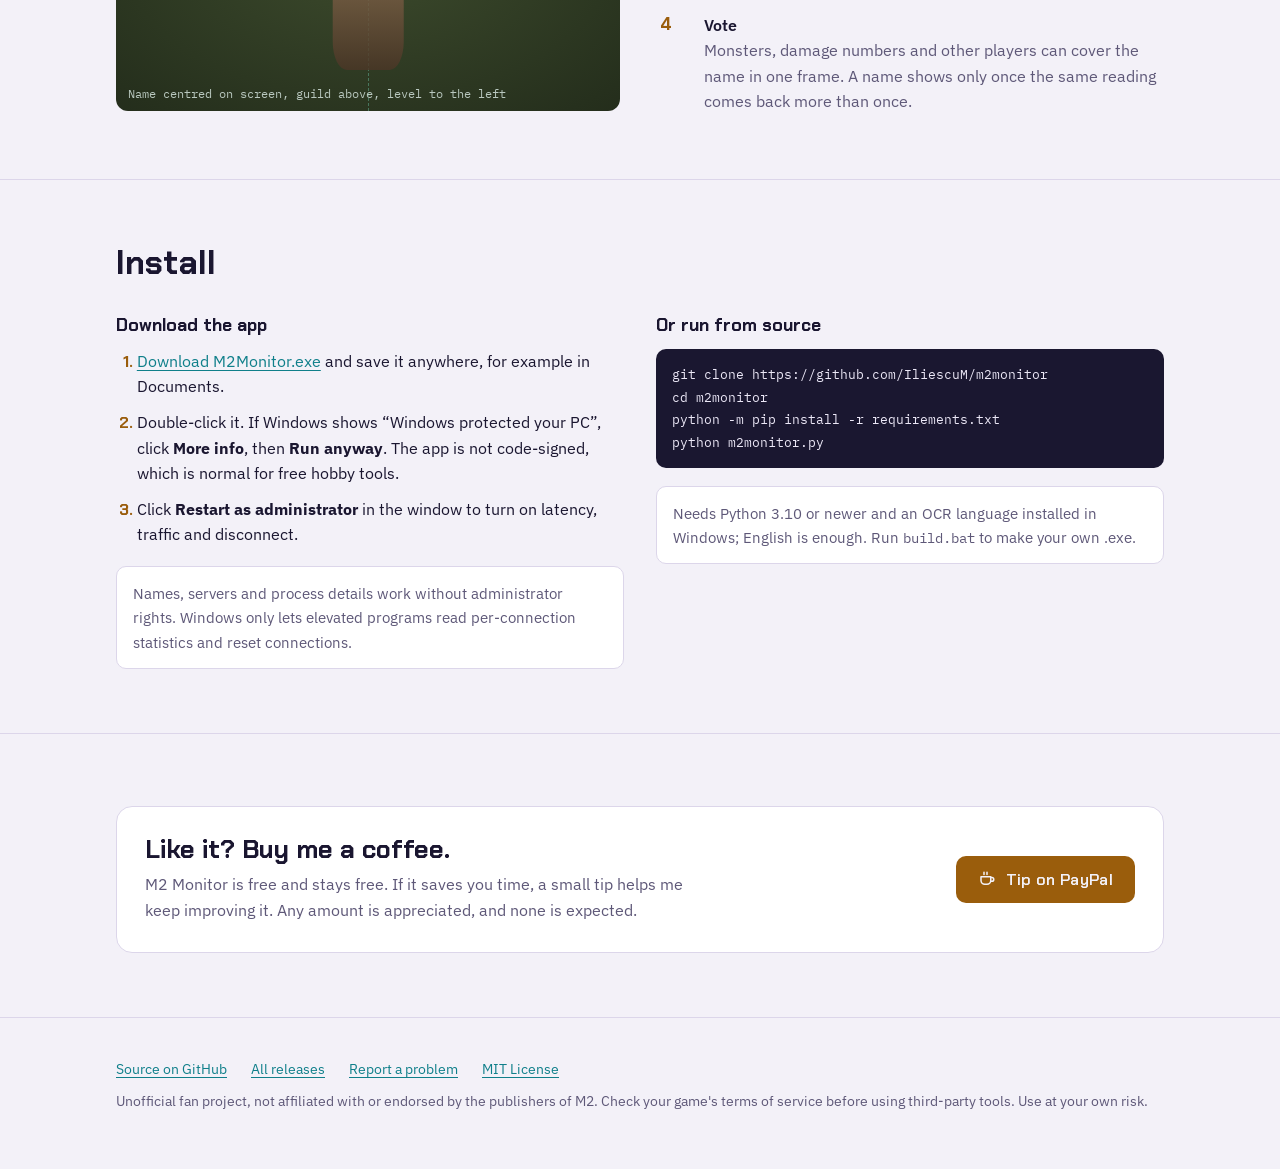
==== commit 0dc48f5e: "Version CSS and JS links by content hash Browsers cache GitHub Pages files for 10 minutes, so a page" ====
--- a/docs/index.html
+++ b/docs/index.html
@@ -21,7 +21,7 @@
 <link rel="preconnect" href="https://fonts.googleapis.com">
 <link rel="preconnect" href="https://fonts.gstatic.com" crossorigin>
 <link rel="stylesheet" href="https://fonts.googleapis.com/css2?family=Chakra+Petch:wght@500;600;700&family=IBM+Plex+Sans:wght@400;500;600&family=IBM+Plex+Mono:wght@400;500&display=swap">
-<link rel="stylesheet" href="style.css">
+<link rel="stylesheet" href="style.css?v=5e25311ded">
 </head>
 <body>
 
@@ -198,6 +198,6 @@
   </div>
 </footer>
 
-<script src="site.js"></script>
+<script src="site.js?v=e20082e7b2"></script>
 </body>
 </html>
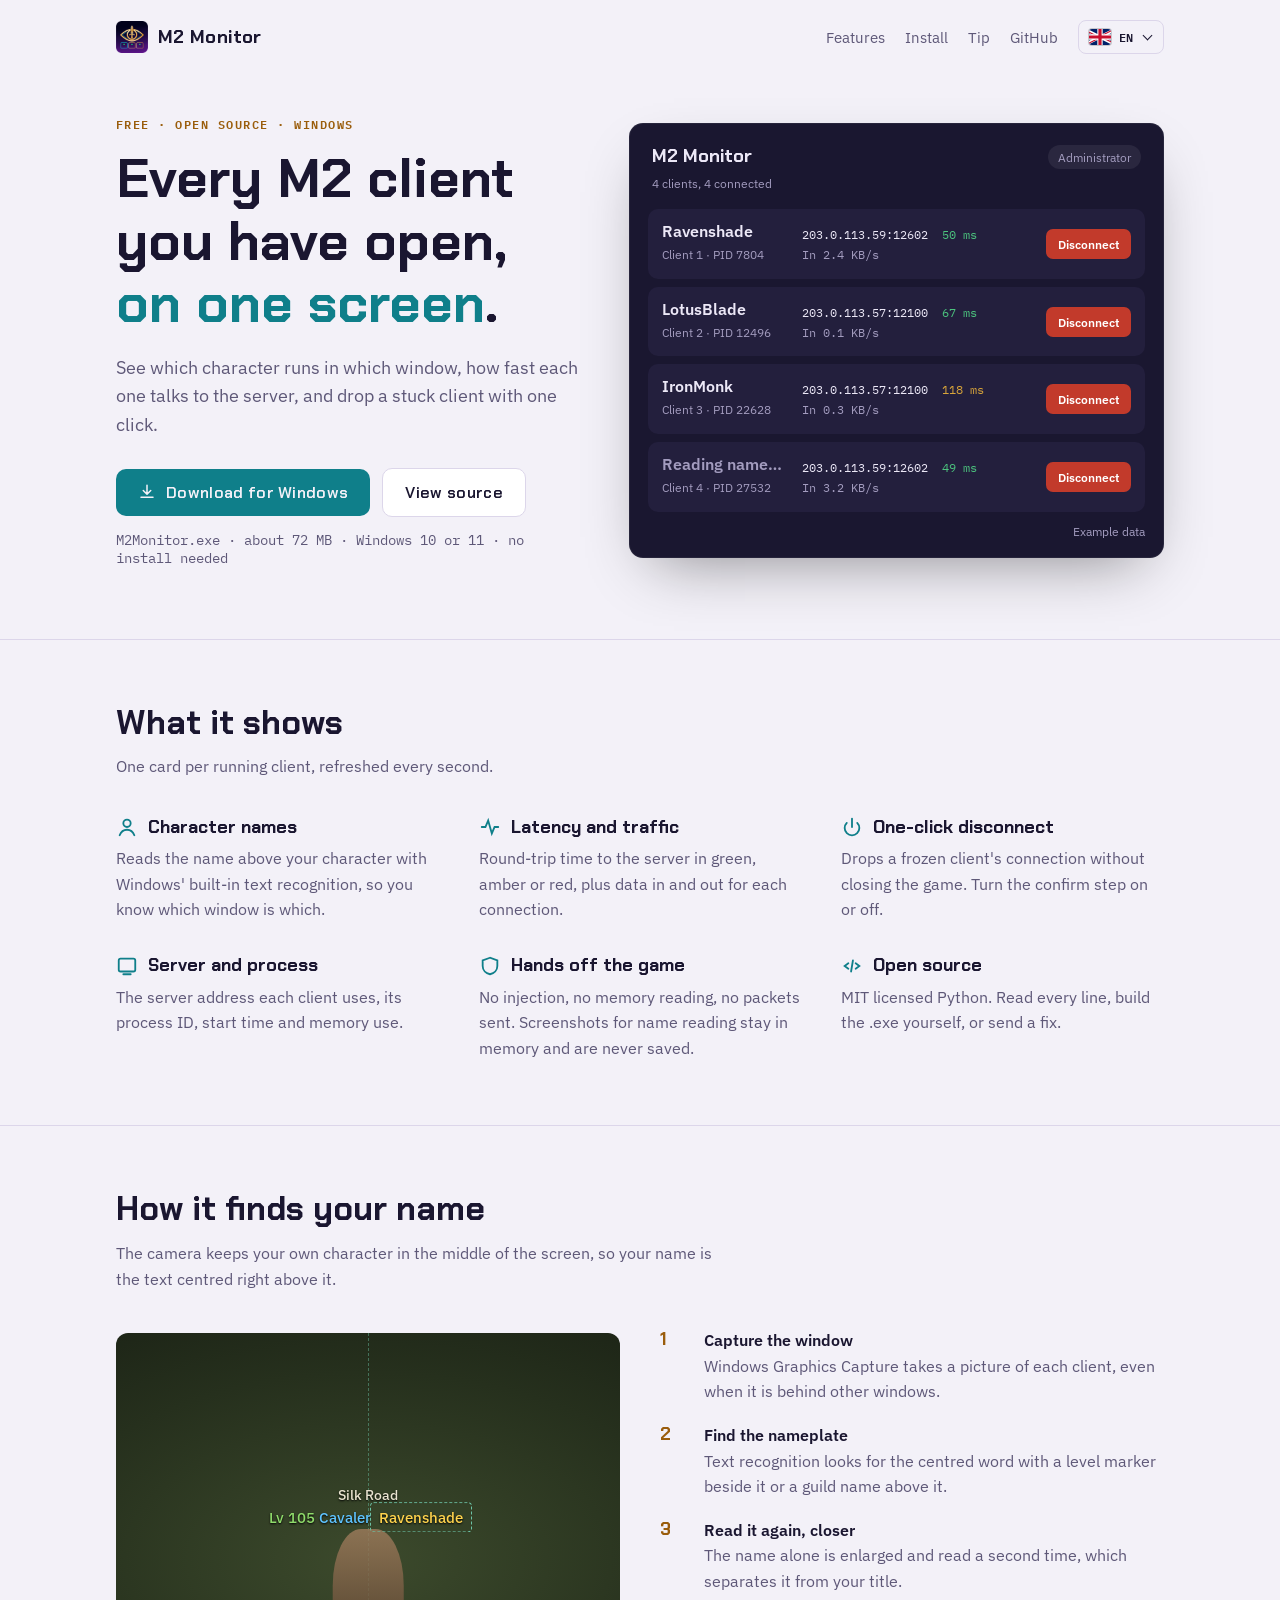
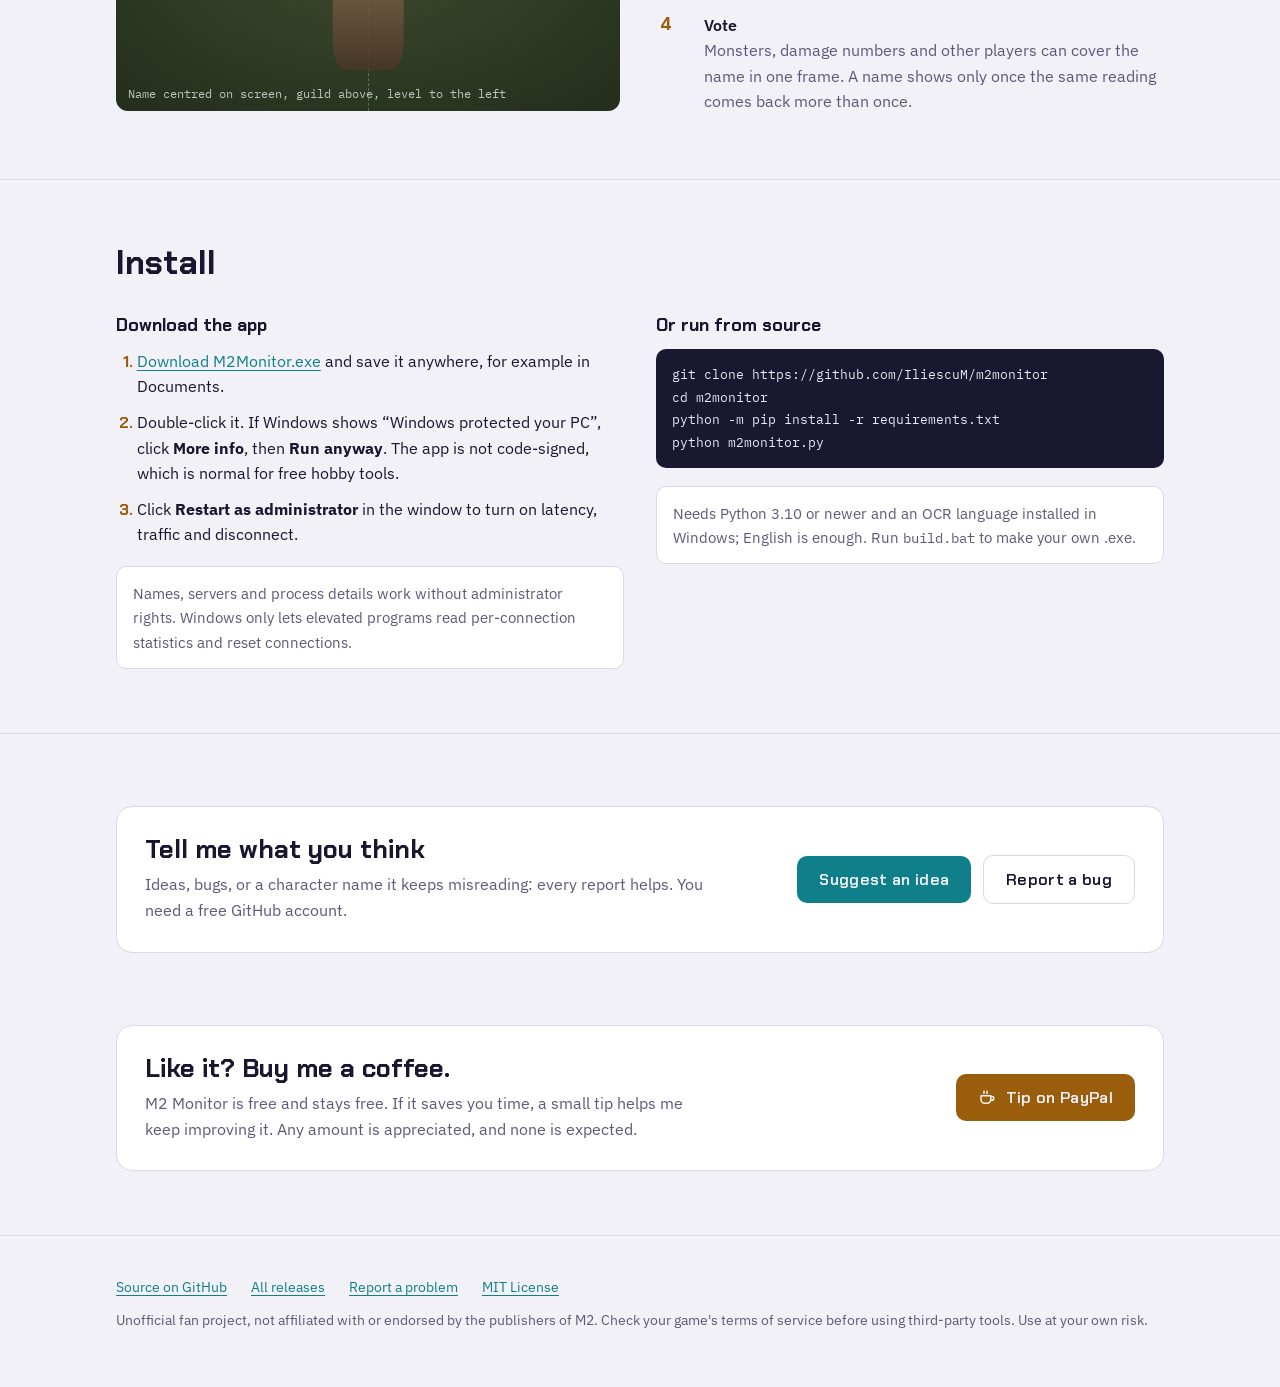
==== commit cbd43ef1: "Fix memory leak in window capture; add feedback links - Keep one capture session open per window ins" ====
--- a/docs/index.html
+++ b/docs/index.html
@@ -21,7 +21,7 @@
 <link rel="preconnect" href="https://fonts.googleapis.com">
 <link rel="preconnect" href="https://fonts.gstatic.com" crossorigin>
 <link rel="stylesheet" href="https://fonts.googleapis.com/css2?family=Chakra+Petch:wght@500;600;700&family=IBM+Plex+Sans:wght@400;500;600&family=IBM+Plex+Mono:wght@400;500&display=swap">
-<link rel="stylesheet" href="style.css?v=5e25311ded">
+<link rel="stylesheet" href="style.css?v=ce1d8ed206">
 </head>
 <body>
 
@@ -170,6 +170,21 @@
     </div>
   </section>
 
+  <section class="block" id="feedback">
+    <div class="wrap">
+      <div class="tip">
+        <div class="copy">
+          <h2>Tell me what you think</h2>
+          <p>Ideas, bugs, or a character name it keeps misreading: every report helps. You need a free GitHub account.</p>
+        </div>
+        <div class="actions">
+          <a class="btn btn-primary" href="https://github.com/IliescuM/m2monitor/discussions/new?category=ideas">Suggest an idea</a>
+          <a class="btn btn-ghost" href="https://github.com/IliescuM/m2monitor/issues/new?template=bug_report.yml">Report a bug</a>
+        </div>
+      </div>
+    </div>
+  </section>
+
   <section class="block" id="tip">
     <div class="wrap">
       <div class="tip">
--- a/docs/style.css
+++ b/docs/style.css
@@ -192,6 +192,8 @@
   background: var(--panel); border: 1px solid var(--line); border-radius: 16px; padding: 28px;
 }
 .tip .copy { max-width: 36em; min-width: 0; }
+.tip .actions { margin-top: 0; }
+#feedback + #tip { border-top: 0; padding-top: 0; }
 .tip h2 { font-size: 1.6rem; }
 .tip p { margin-top: 8px; color: var(--muted); }
 .btn-tip { background: var(--bronze); color: var(--paper); }
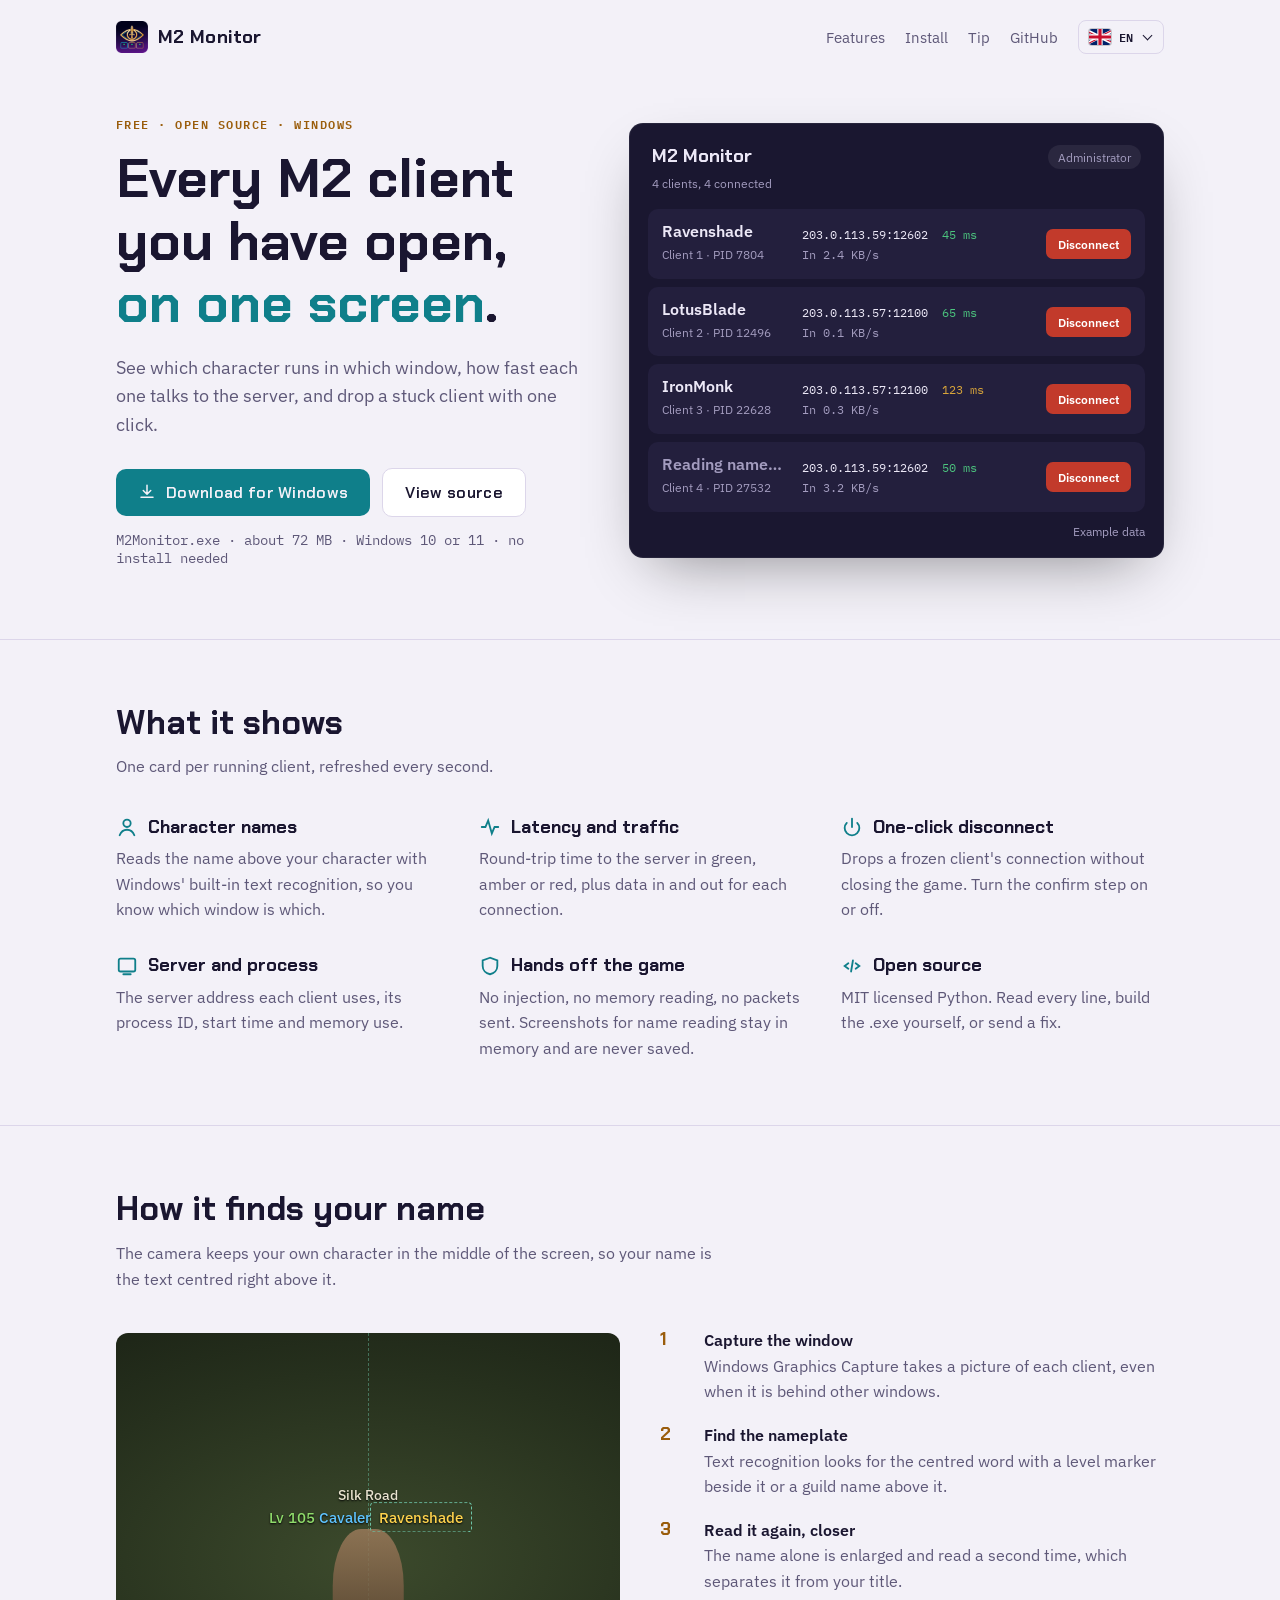
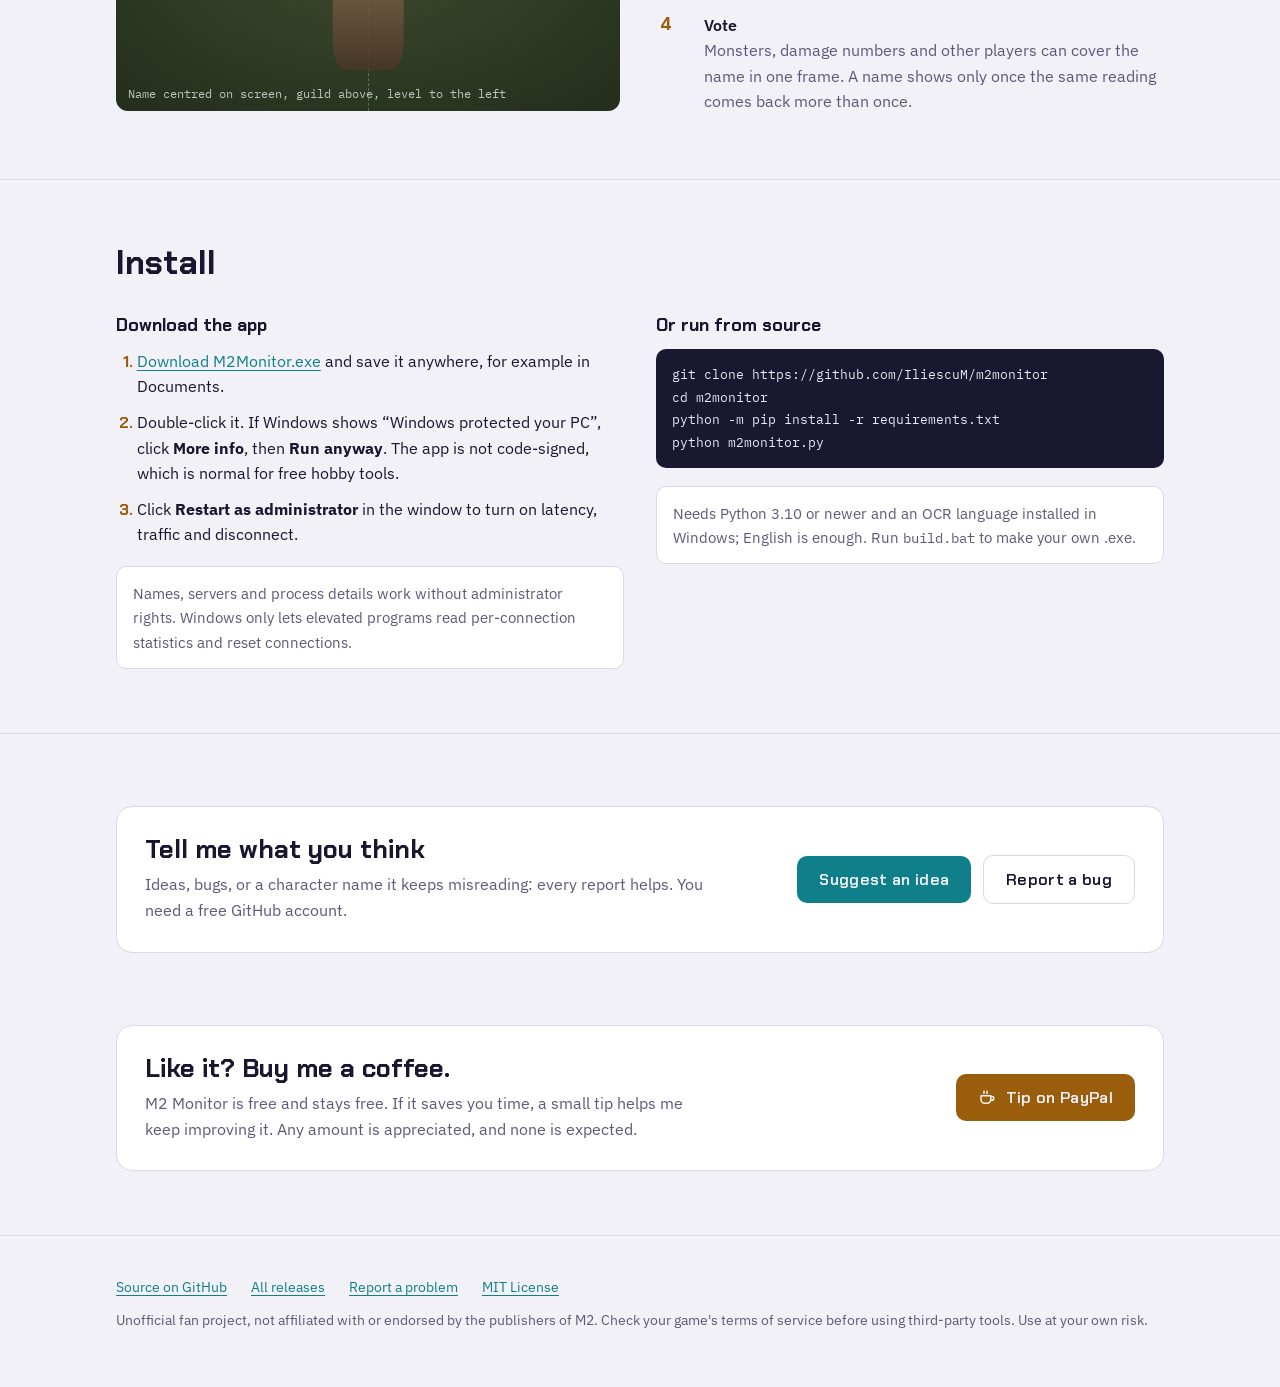
==== commit dddb8e32: "Add search engine and social sharing metadata to the website - Localized page titles and description" ====
--- a/docs/index.html
+++ b/docs/index.html
@@ -3,9 +3,33 @@
 <head>
 <meta charset="utf-8">
 <meta name="viewport" content="width=device-width, initial-scale=1, viewport-fit=cover">
-<title>M2 Monitor</title>
-<meta name="description" content="A free, open-source Windows app that shows every M2 game client you have open: character name, server, latency, traffic, and a one-click disconnect.">
+<title>M2 Monitor – free multi-client monitor for Metin2</title>
+<meta name="description" content="Free, open-source Windows app for Metin2 players: see every open client with its character name, server, ping and traffic. Disconnect one with a click.">
 <link rel="canonical" href="https://m2monitor.app/">
+<meta name="theme-color" content="#0c0a1c">
+<meta property="og:type" content="website">
+<meta property="og:site_name" content="M2 Monitor">
+<meta property="og:title" content="M2 Monitor – free multi-client monitor for Metin2">
+<meta property="og:description" content="Free, open-source Windows app for Metin2 players: see every open client with its character name, server, ping and traffic. Disconnect one with a click.">
+<meta property="og:url" content="https://m2monitor.app/">
+<meta property="og:image" content="https://m2monitor.app/og.png">
+<meta property="og:image:width" content="1200">
+<meta property="og:image:height" content="630">
+<meta property="og:image:alt" content="M2 Monitor">
+<meta property="og:locale" content="en_GB">
+<meta property="og:locale:alternate" content="tr_TR">
+<meta property="og:locale:alternate" content="ro_RO">
+<meta property="og:locale:alternate" content="de_DE">
+<meta property="og:locale:alternate" content="it_IT">
+<meta property="og:locale:alternate" content="pl_PL">
+<meta property="og:locale:alternate" content="pt_PT">
+<meta property="og:locale:alternate" content="es_ES">
+<meta property="og:locale:alternate" content="hu_HU">
+<meta name="twitter:card" content="summary_large_image">
+<meta name="twitter:title" content="M2 Monitor – free multi-client monitor for Metin2">
+<meta name="twitter:description" content="Free, open-source Windows app for Metin2 players: see every open client with its character name, server, ping and traffic. Disconnect one with a click.">
+<meta name="twitter:image" content="https://m2monitor.app/og.png">
+<script type="application/ld+json">{"@context": "https://schema.org", "@type": "SoftwareApplication", "name": "M2 Monitor", "description": "Free, open-source Windows app for Metin2 players: see every open client with its character name, server, ping and traffic. Disconnect one with a click.", "url": "https://m2monitor.app/", "inLanguage": "en", "operatingSystem": "Windows 10, Windows 11", "applicationCategory": "UtilitiesApplication", "applicationSubCategory": "Game utility", "downloadUrl": "https://github.com/IliescuM/m2monitor/releases/latest/download/M2Monitor.exe", "image": "https://m2monitor.app/og.png", "screenshot": "https://m2monitor.app/og.png", "isAccessibleForFree": true, "license": "https://opensource.org/licenses/MIT", "offers": {"@type": "Offer", "price": "0", "priceCurrency": "EUR"}, "author": {"@type": "Person", "name": "IliescuM", "url": "https://github.com/IliescuM"}, "softwareVersion": "1.0.2"}</script>
 <link rel="alternate" hreflang="en" href="https://m2monitor.app/">
 <link rel="alternate" hreflang="tr" href="https://m2monitor.app/tr/">
 <link rel="alternate" hreflang="ro" href="https://m2monitor.app/ro/">
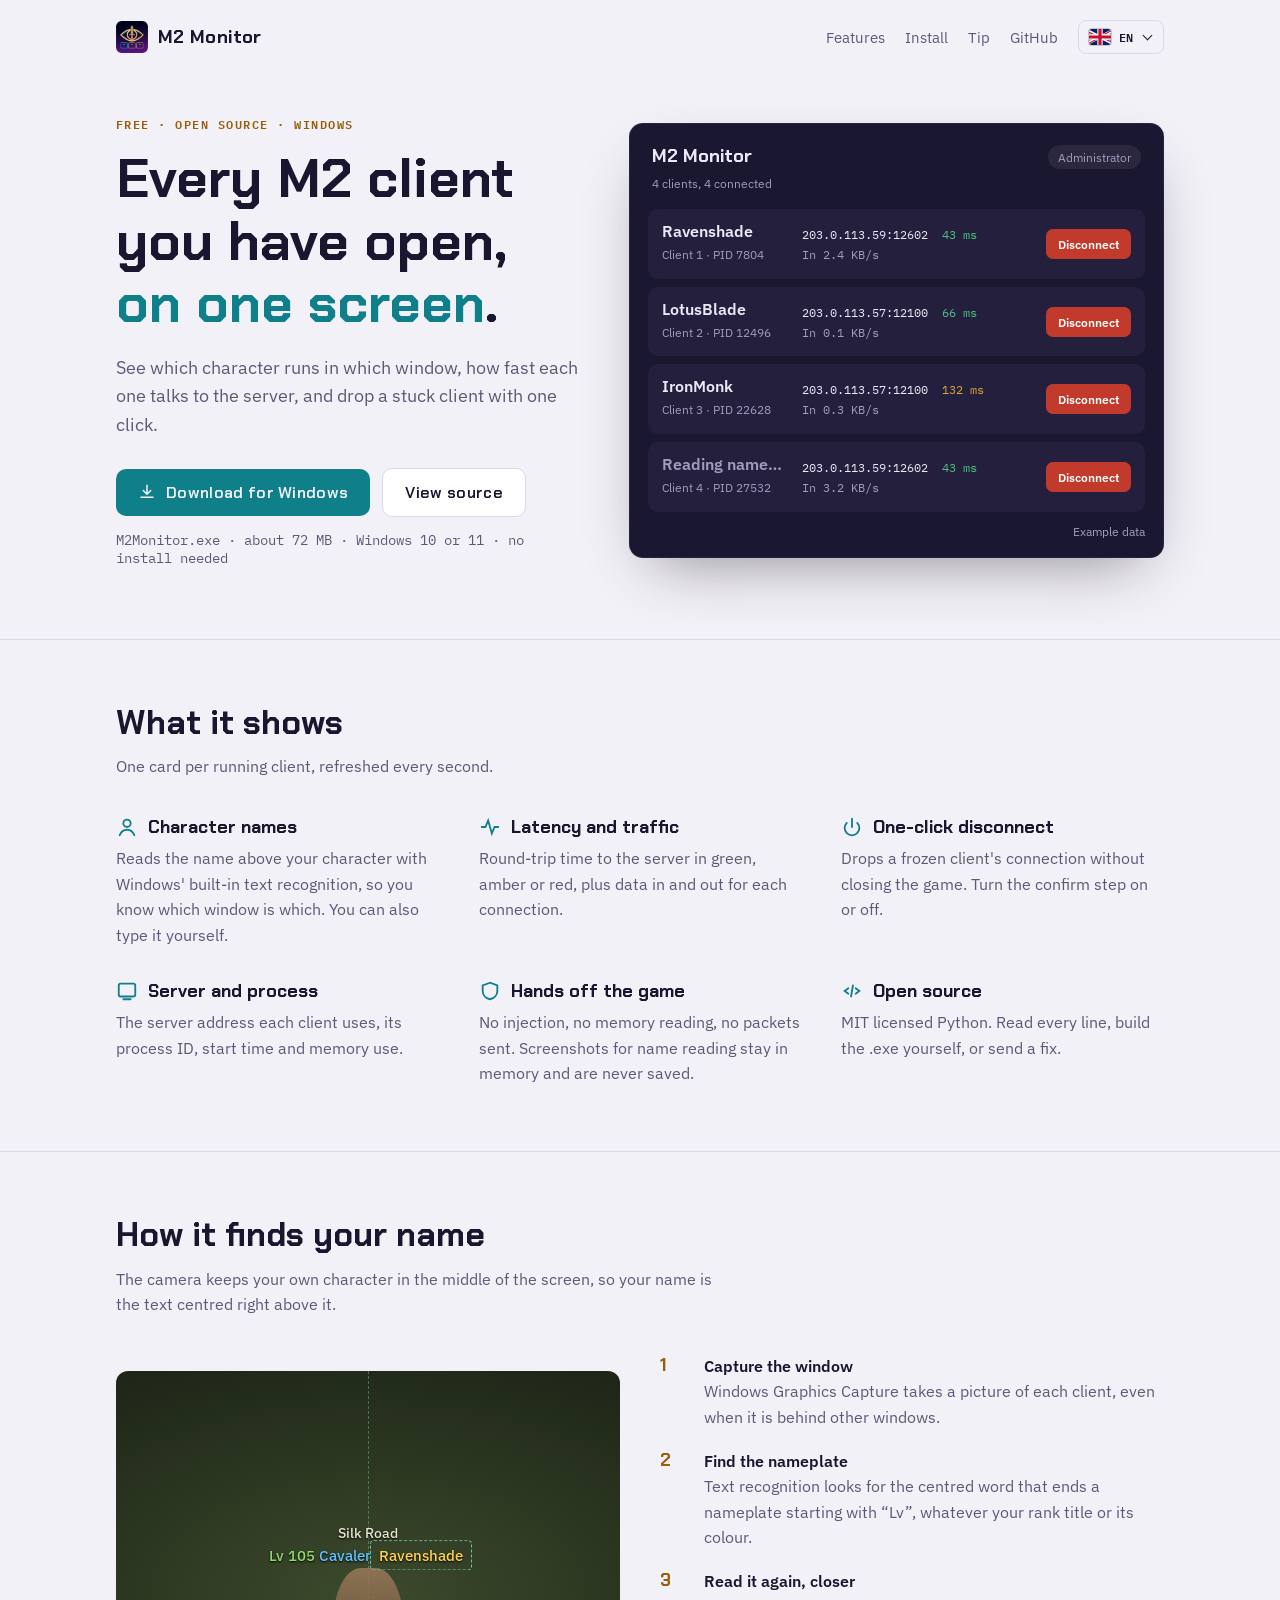
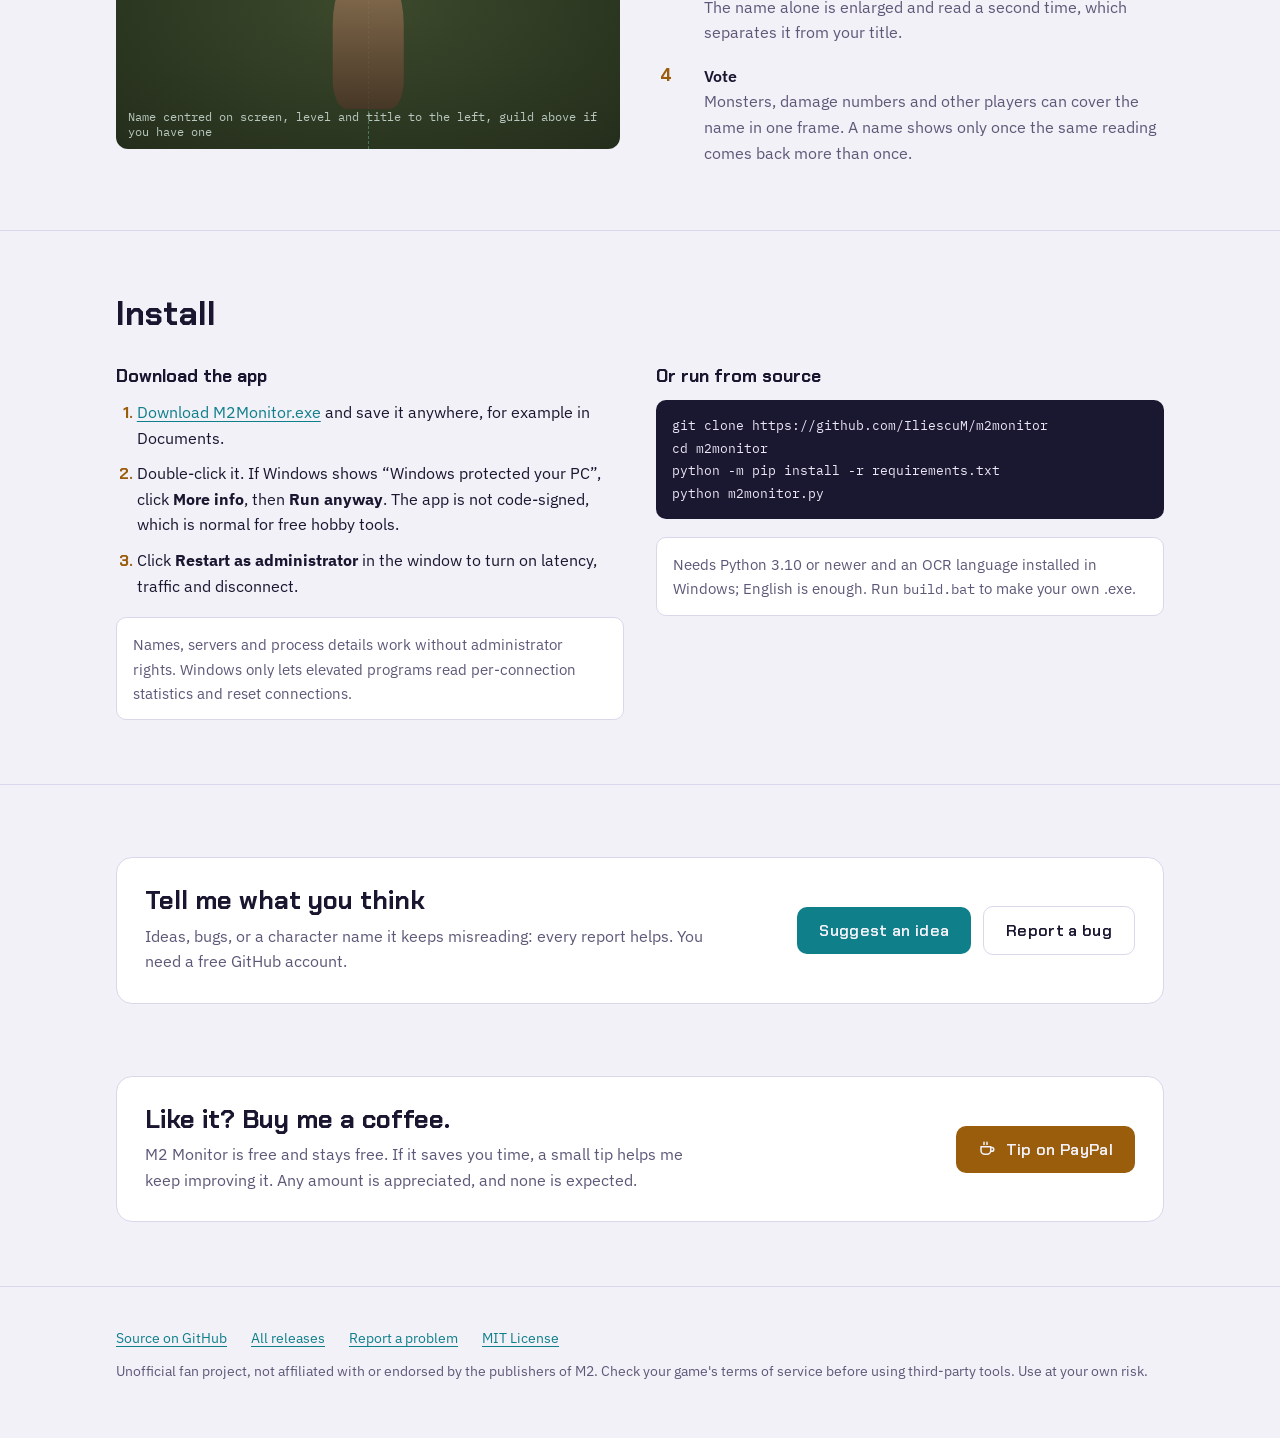
==== commit eb568914: "Read names for every rank title; let users type a name Name reading (measured on recorded clients an" ====
--- a/docs/index.html
+++ b/docs/index.html
@@ -119,7 +119,7 @@
       <div class="features">
         <div class="feature">
           <h3><svg viewBox="0 0 24 24" fill="none" stroke="currentColor" stroke-width="2" stroke-linecap="round" aria-hidden="true"><circle cx="12" cy="8" r="4"/><path d="M4 21c1.5-4 4.5-6 8-6s6.5 2 8 6"/></svg>Character names</h3>
-          <p>Reads the name above your character with Windows' built-in text recognition, so you know which window is which.</p>
+          <p>Reads the name above your character with Windows' built-in text recognition, so you know which window is which. You can also type it yourself.</p>
         </div>
         <div class="feature">
           <h3><svg viewBox="0 0 24 24" fill="none" stroke="currentColor" stroke-width="2" stroke-linecap="round" aria-hidden="true"><path d="M3 12h4l3-7 4 14 3-7h4"/></svg>Latency and traffic</h3>
@@ -157,11 +157,11 @@
             <div class="guild">Silk Road</div>
             <div class="line"><span class="lv">Lv 105</span> <span class="title">Cavaler</span> <span class="name">Ravenshade</span></div>
           </div>
-          <figcaption>Name centred on screen, guild above, level to the left</figcaption>
+          <figcaption>Name centred on screen, level and title to the left, guild above if you have one</figcaption>
         </figure>
         <ol class="steps">
           <li><div><b>Capture the window</b><span>Windows Graphics Capture takes a picture of each client, even when it is behind other windows.</span></div></li>
-          <li><div><b>Find the nameplate</b><span>Text recognition looks for the centred word with a level marker beside it or a guild name above it.</span></div></li>
+          <li><div><b>Find the nameplate</b><span>Text recognition looks for the centred word that ends a nameplate starting with “Lv”, whatever your rank title or its colour.</span></div></li>
           <li><div><b>Read it again, closer</b><span>The name alone is enlarged and read a second time, which separates it from your title.</span></div></li>
           <li><div><b>Vote</b><span>Monsters, damage numbers and other players can cover the name in one frame. A name shows only once the same reading comes back more than once.</span></div></li>
         </ol>
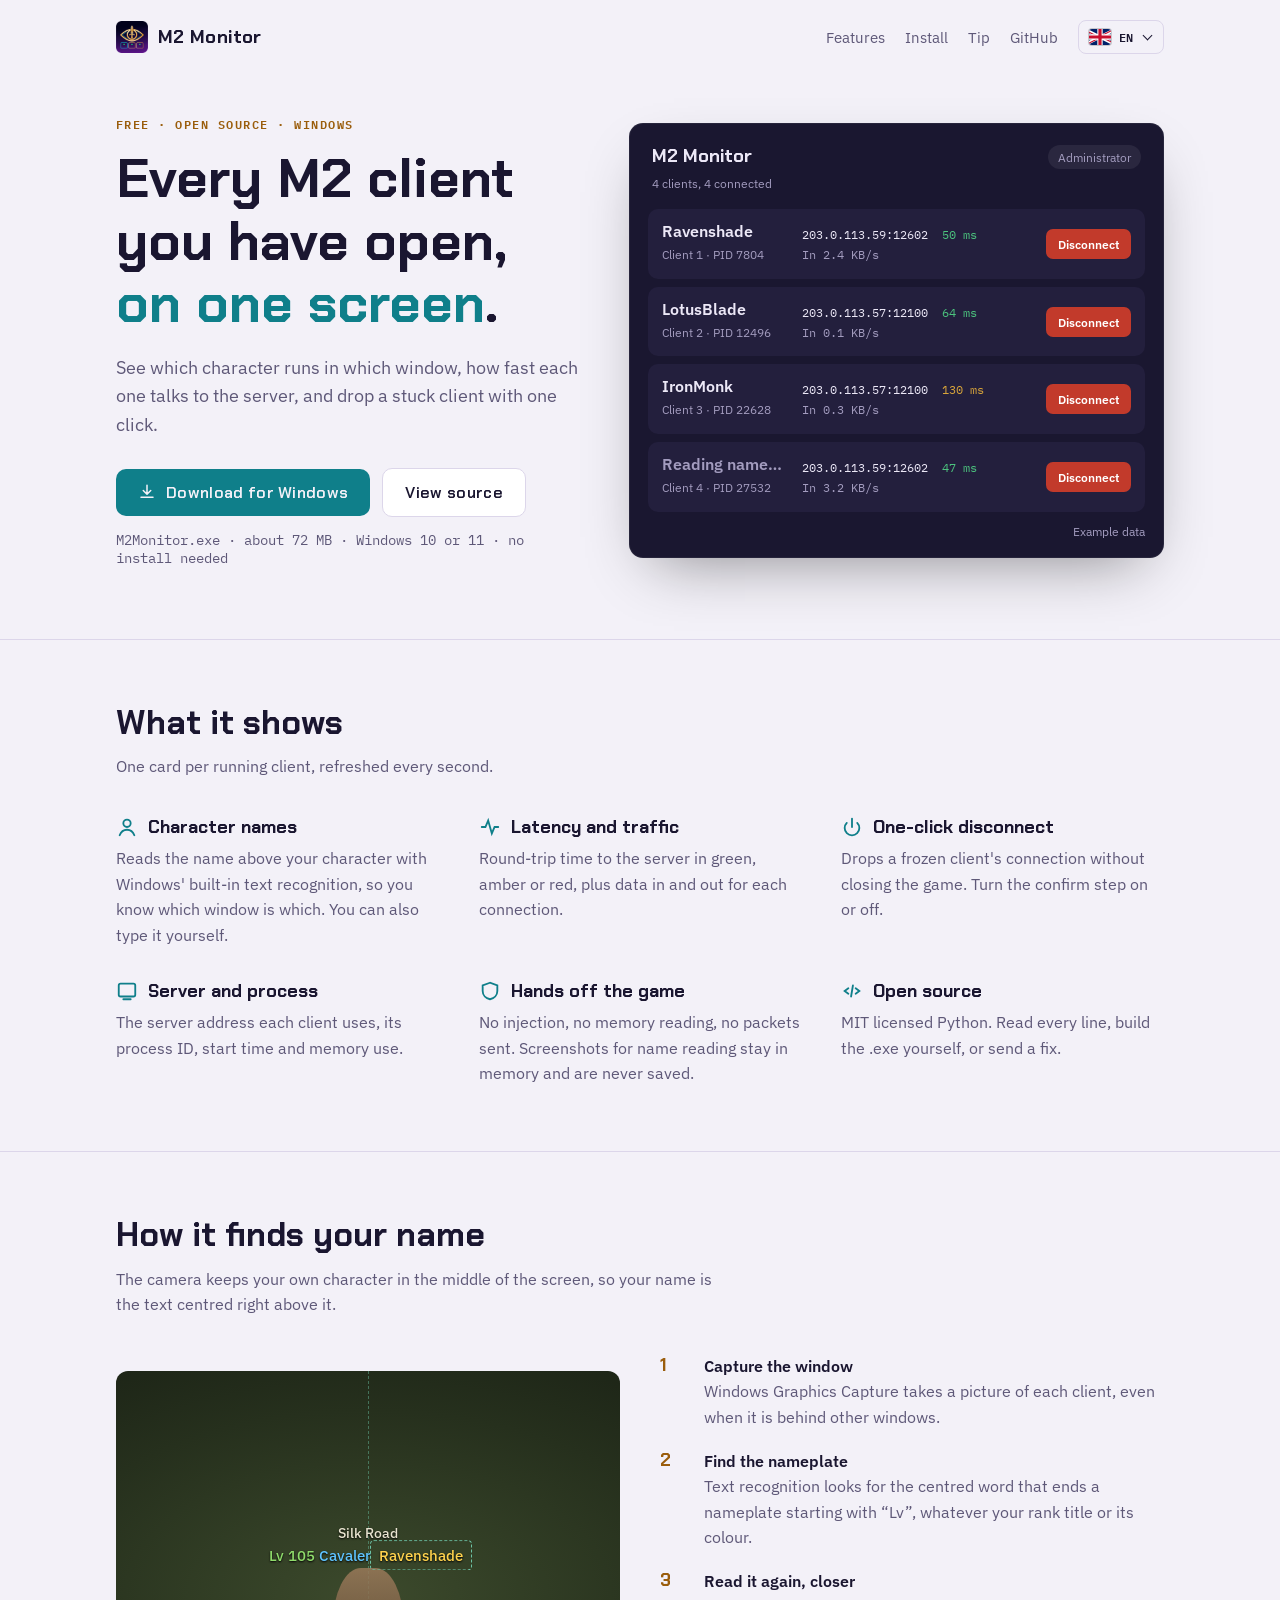
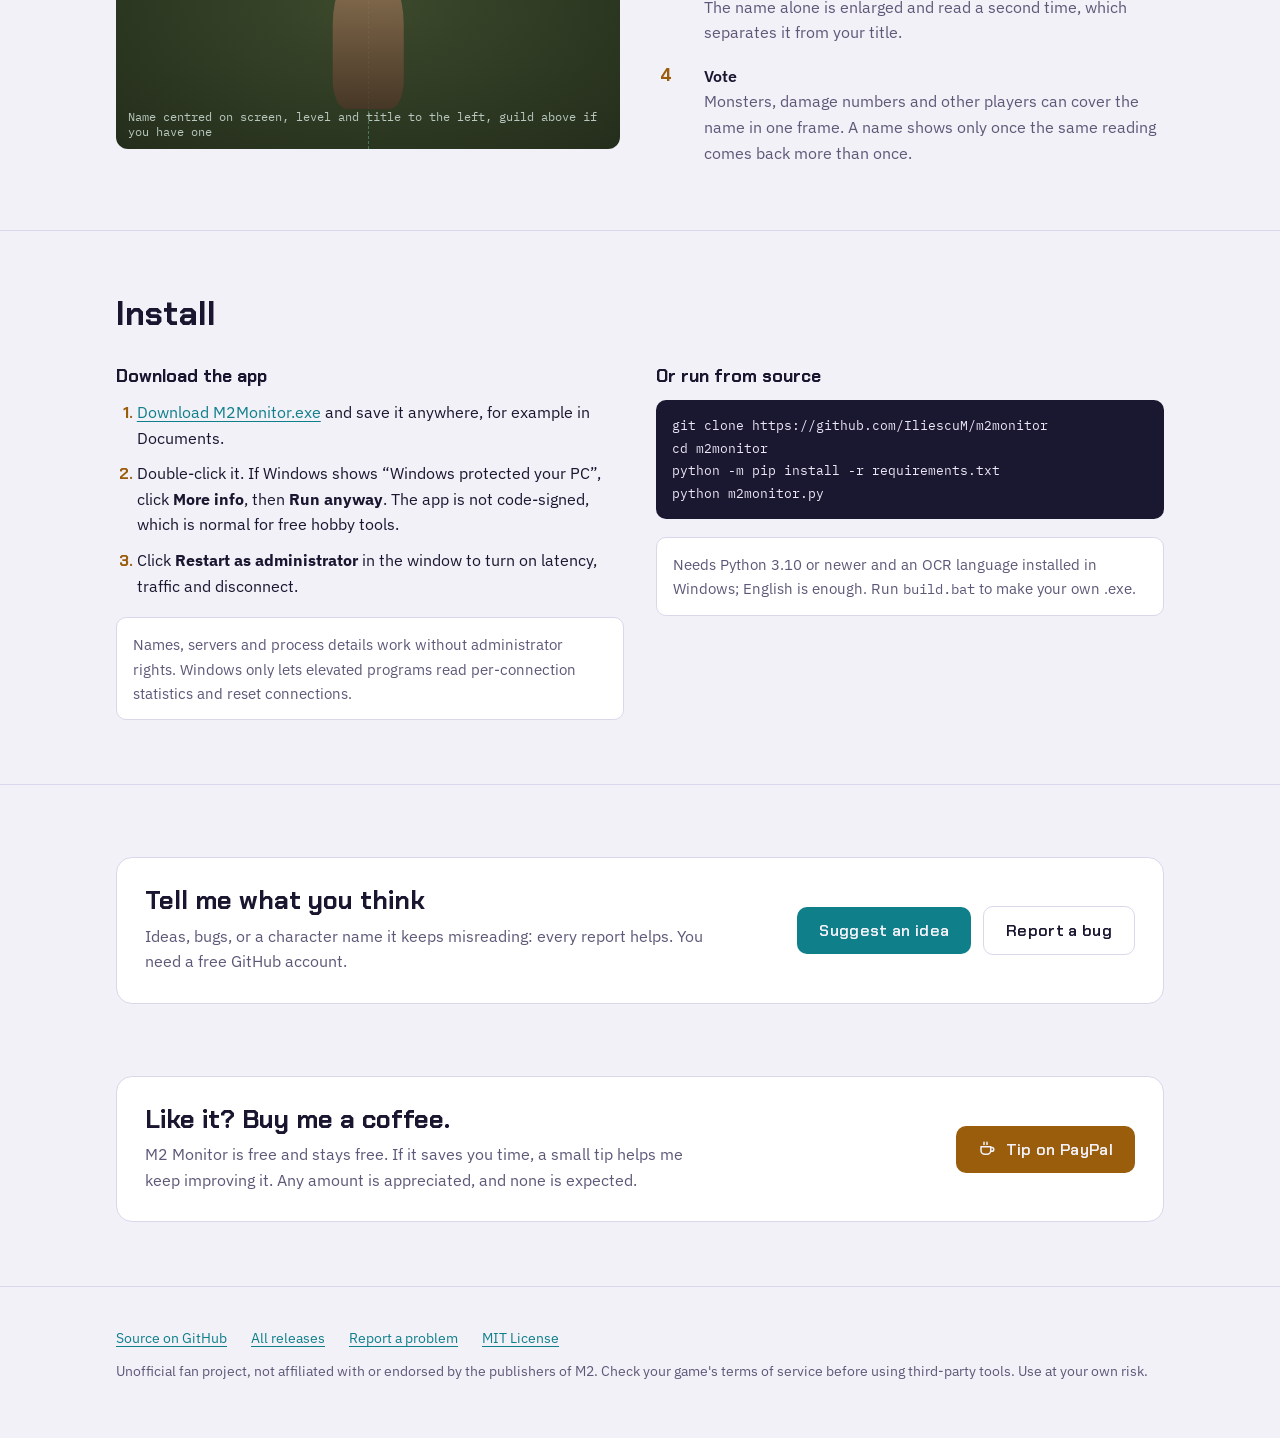
==== commit f11f135a: "Show version 1.0.3 on the website Co-Authored-By: Claude Opus 5.5 <noreply@anthropic.com>" ====
--- a/docs/index.html
+++ b/docs/index.html
@@ -29,7 +29,7 @@
 <meta name="twitter:title" content="M2 Monitor – free multi-client monitor for Metin2">
 <meta name="twitter:description" content="Free, open-source Windows app for Metin2 players: see every open client with its character name, server, ping and traffic. Disconnect one with a click.">
 <meta name="twitter:image" content="https://m2monitor.app/og.png">
-<script type="application/ld+json">{"@context": "https://schema.org", "@type": "SoftwareApplication", "name": "M2 Monitor", "description": "Free, open-source Windows app for Metin2 players: see every open client with its character name, server, ping and traffic. Disconnect one with a click.", "url": "https://m2monitor.app/", "inLanguage": "en", "operatingSystem": "Windows 10, Windows 11", "applicationCategory": "UtilitiesApplication", "applicationSubCategory": "Game utility", "downloadUrl": "https://github.com/IliescuM/m2monitor/releases/latest/download/M2Monitor.exe", "image": "https://m2monitor.app/og.png", "screenshot": "https://m2monitor.app/og.png", "isAccessibleForFree": true, "license": "https://opensource.org/licenses/MIT", "offers": {"@type": "Offer", "price": "0", "priceCurrency": "EUR"}, "author": {"@type": "Person", "name": "IliescuM", "url": "https://github.com/IliescuM"}, "softwareVersion": "1.0.2"}</script>
+<script type="application/ld+json">{"@context": "https://schema.org", "@type": "SoftwareApplication", "name": "M2 Monitor", "description": "Free, open-source Windows app for Metin2 players: see every open client with its character name, server, ping and traffic. Disconnect one with a click.", "url": "https://m2monitor.app/", "inLanguage": "en", "operatingSystem": "Windows 10, Windows 11", "applicationCategory": "UtilitiesApplication", "applicationSubCategory": "Game utility", "downloadUrl": "https://github.com/IliescuM/m2monitor/releases/latest/download/M2Monitor.exe", "image": "https://m2monitor.app/og.png", "screenshot": "https://m2monitor.app/og.png", "isAccessibleForFree": true, "license": "https://opensource.org/licenses/MIT", "offers": {"@type": "Offer", "price": "0", "priceCurrency": "EUR"}, "author": {"@type": "Person", "name": "IliescuM", "url": "https://github.com/IliescuM"}, "softwareVersion": "1.0.3"}</script>
 <link rel="alternate" hreflang="en" href="https://m2monitor.app/">
 <link rel="alternate" hreflang="tr" href="https://m2monitor.app/tr/">
 <link rel="alternate" hreflang="ro" href="https://m2monitor.app/ro/">
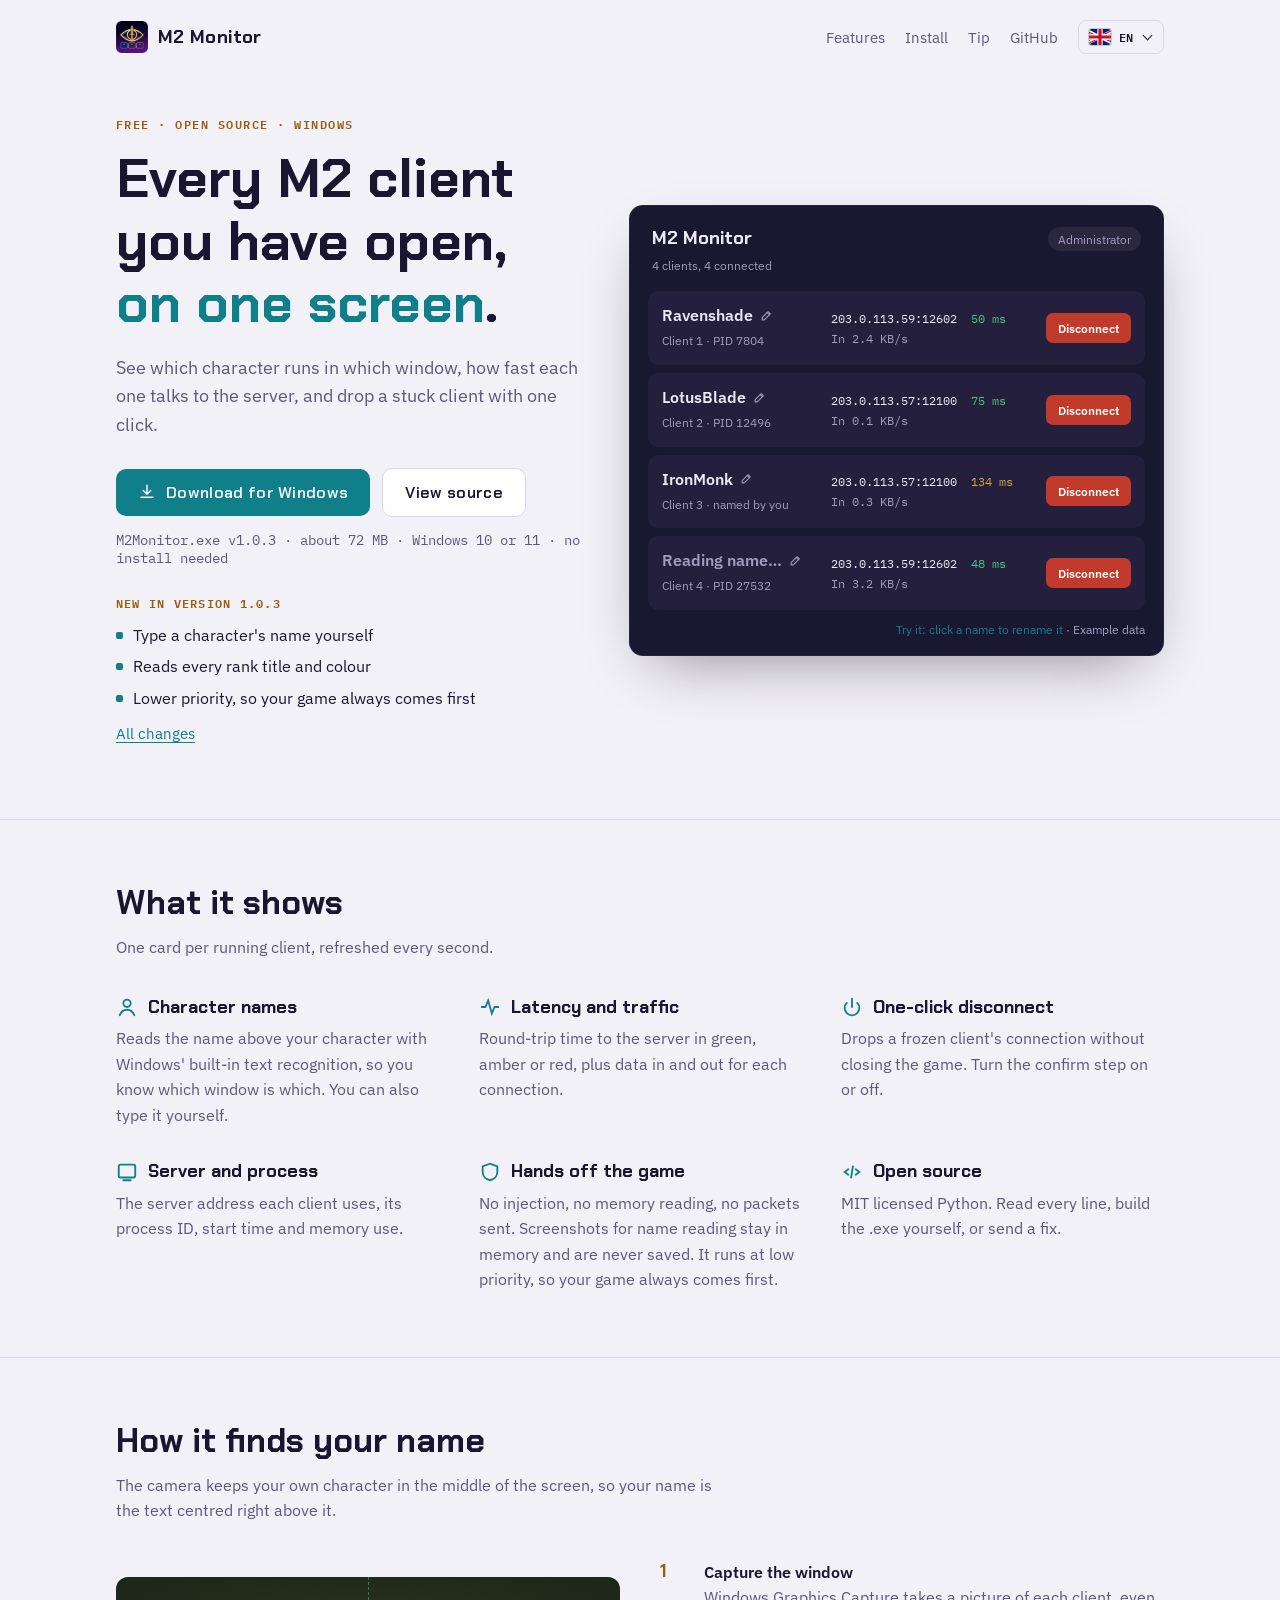
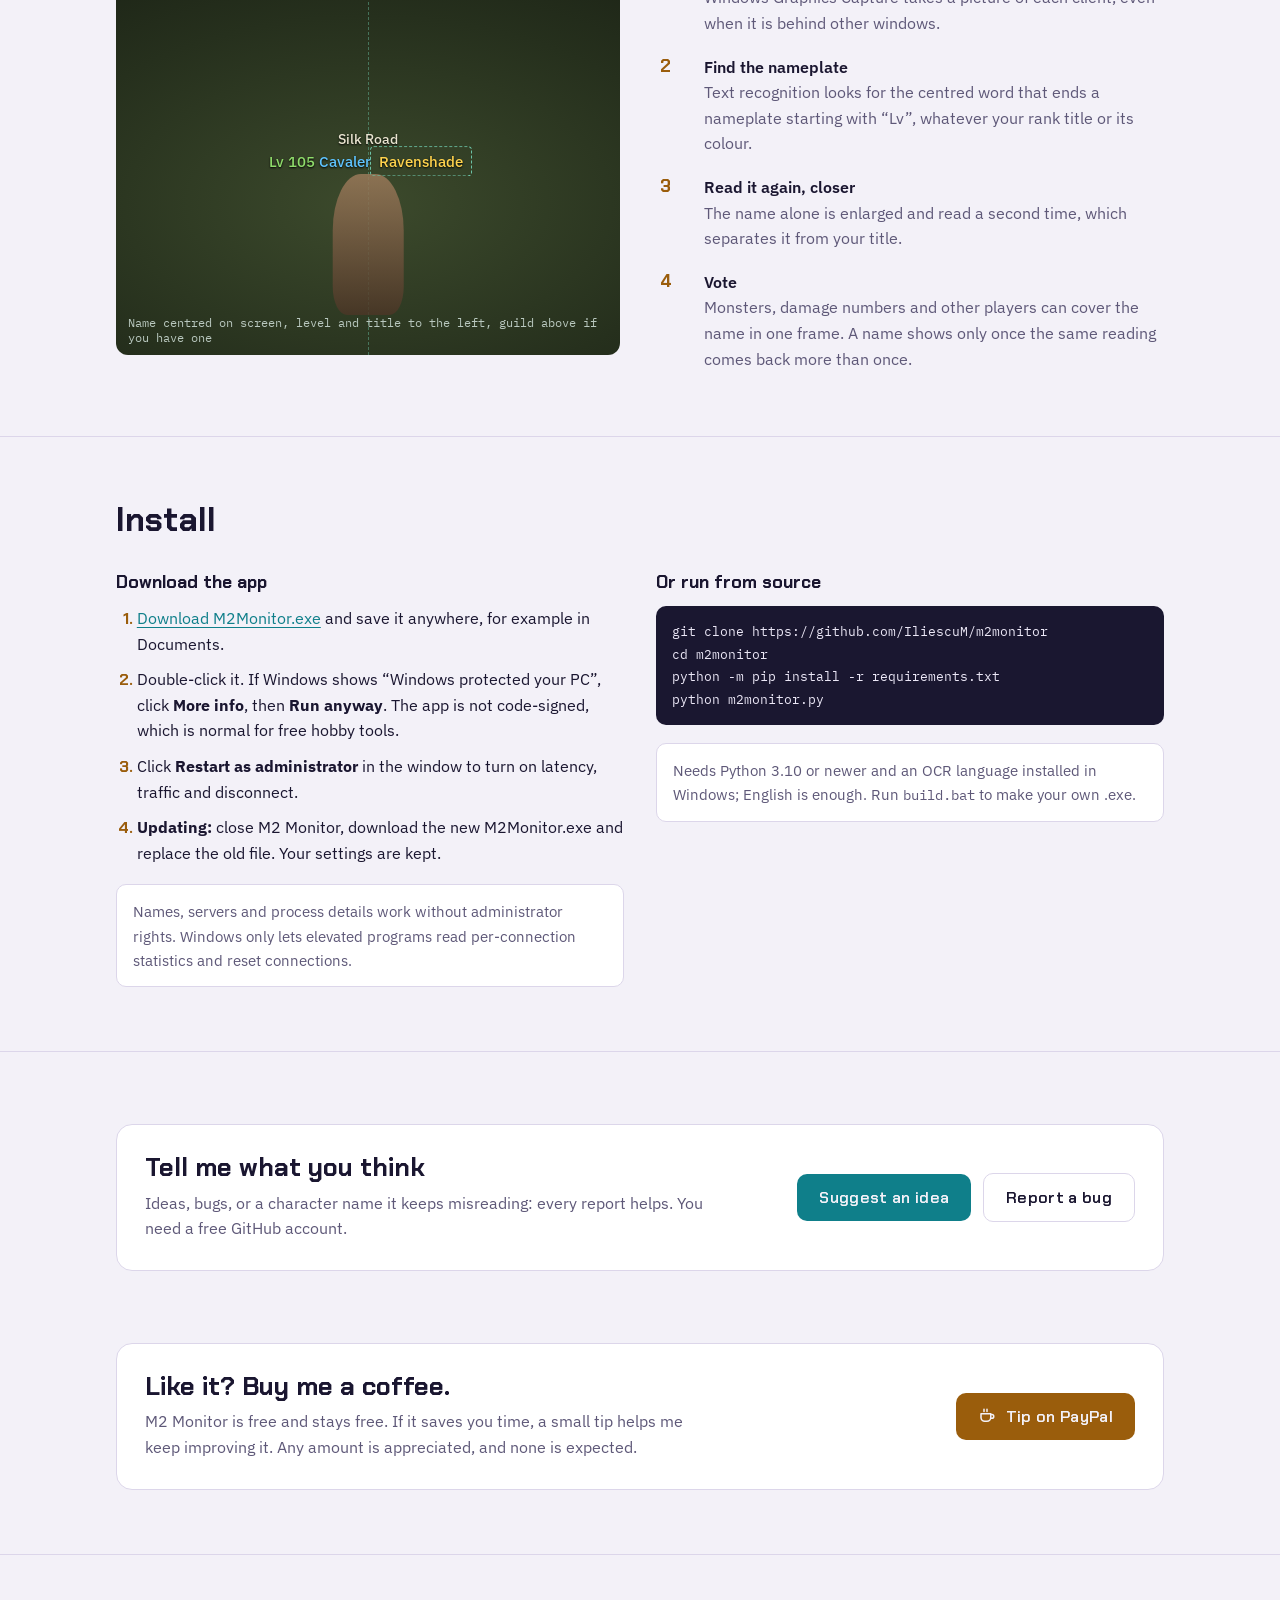
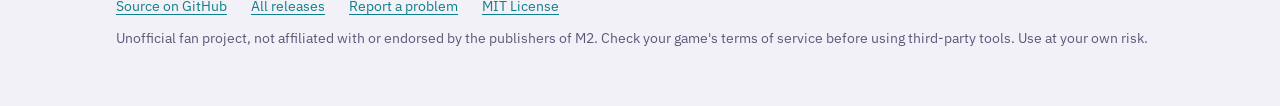
==== commit 3b17cefe: "Website: what's new in 1.0.3 and a renamable app demo - "New in version" list under the download but" ====
--- a/docs/index.html
+++ b/docs/index.html
@@ -45,7 +45,7 @@
 <link rel="preconnect" href="https://fonts.googleapis.com">
 <link rel="preconnect" href="https://fonts.gstatic.com" crossorigin>
 <link rel="stylesheet" href="https://fonts.googleapis.com/css2?family=Chakra+Petch:wght@500;600;700&family=IBM+Plex+Sans:wght@400;500;600&family=IBM+Plex+Mono:wght@400;500&display=swap">
-<link rel="stylesheet" href="style.css?v=ce1d8ed206">
+<link rel="stylesheet" href="style.css?v=d0723a3f14">
 </head>
 <body>
 
@@ -79,35 +79,44 @@
           </a>
           <a class="btn btn-ghost" href="https://github.com/IliescuM/m2monitor">View source</a>
         </div>
-        <p class="fine">M2Monitor.exe · about 72 MB · Windows 10 or 11 · no install needed</p>
-      </div>
-
-      <div class="mock" role="img" aria-label="Example of the M2 Monitor window with four game clients listed">
+        <p class="fine">M2Monitor.exe v1.0.3 · about 72 MB · Windows 10 or 11 · no install needed</p>
+        <div class="whatsnew">
+          <p class="whatsnew-title">New in version 1.0.3</p>
+          <ul>
+            <li>Type a character's name yourself</li>
+            <li>Reads every rank title and colour</li>
+            <li>Lower priority, so your game always comes first</li>
+          </ul>
+          <a href="https://github.com/IliescuM/m2monitor/releases/latest">All changes</a>
+        </div>
+      </div>
+
+      <div class="mock" aria-label="Example of the M2 Monitor window with four game clients listed" data-save="Save" data-cancel="Cancel">
         <div class="mock-head">
           <div><b>M2 Monitor</b><br><span>4 clients, 4 connected</span></div>
           <span class="pill">Administrator</span>
         </div>
         <div class="client">
-          <div class="who"><b>Ravenshade</b><small>Client 1 · PID 7804</small></div>
+          <div class="who"><div class="mname-row"><b class="mname">Ravenshade</b><button type="button" class="pen-btn" aria-label="Edit name"><svg viewBox="0 0 24 24" fill="none" stroke="currentColor" stroke-width="2" stroke-linecap="round" stroke-linejoin="round" aria-hidden="true"><path d="M4 20h4L19 9l-4-4L4 16z"/><path d="M13.5 6.5l4 4"/></svg></button></div><small data-base="Client 1 · PID 7804">Client 1 · PID 7804</small></div>
           <div class="stats"><span class="srv">203.0.113.59:12602</span><span class="rtt" data-base="47">47 ms</span><span>In 2.4 KB/s</span></div>
           <span class="dc">Disconnect</span>
         </div>
         <div class="client">
-          <div class="who"><b>LotusBlade</b><small>Client 2 · PID 12496</small></div>
+          <div class="who"><div class="mname-row"><b class="mname">LotusBlade</b><button type="button" class="pen-btn" aria-label="Edit name"><svg viewBox="0 0 24 24" fill="none" stroke="currentColor" stroke-width="2" stroke-linecap="round" stroke-linejoin="round" aria-hidden="true"><path d="M4 20h4L19 9l-4-4L4 16z"/><path d="M13.5 6.5l4 4"/></svg></button></div><small data-base="Client 2 · PID 12496">Client 2 · PID 12496</small></div>
           <div class="stats"><span class="srv">203.0.113.57:12100</span><span class="rtt" data-base="69">69 ms</span><span>In 0.1 KB/s</span></div>
           <span class="dc">Disconnect</span>
         </div>
         <div class="client">
-          <div class="who"><b>IronMonk</b><small>Client 3 · PID 22628</small></div>
+          <div class="who"><div class="mname-row"><b class="mname">IronMonk</b><button type="button" class="pen-btn" aria-label="Edit name"><svg viewBox="0 0 24 24" fill="none" stroke="currentColor" stroke-width="2" stroke-linecap="round" stroke-linejoin="round" aria-hidden="true"><path d="M4 20h4L19 9l-4-4L4 16z"/><path d="M13.5 6.5l4 4"/></svg></button></div><small data-base="Client 3 · PID 22628">Client 3 · named by you</small></div>
           <div class="stats"><span class="srv">203.0.113.57:12100</span><span class="rtt" data-base="128">128 ms</span><span>In 0.3 KB/s</span></div>
           <span class="dc">Disconnect</span>
         </div>
         <div class="client reading">
-          <div class="who"><b>Reading name…</b><small>Client 4 · PID 27532</small></div>
+          <div class="who"><div class="mname-row"><b class="mname" data-auto="1">Reading name…</b><button type="button" class="pen-btn" aria-label="Edit name"><svg viewBox="0 0 24 24" fill="none" stroke="currentColor" stroke-width="2" stroke-linecap="round" stroke-linejoin="round" aria-hidden="true"><path d="M4 20h4L19 9l-4-4L4 16z"/><path d="M13.5 6.5l4 4"/></svg></button></div><small data-base="Client 4 · PID 27532">Client 4 · PID 27532</small></div>
           <div class="stats"><span class="srv">203.0.113.59:12602</span><span class="rtt" data-base="46">46 ms</span><span>In 3.2 KB/s</span></div>
           <span class="dc">Disconnect</span>
         </div>
-        <p class="example-note">Example data</p>
+        <p class="example-note"><span class="mock-hint">Try it: click a name to rename it</span> · Example data</p>
       </div>
     </div>
   </section>
@@ -135,7 +144,7 @@
         </div>
         <div class="feature">
           <h3><svg viewBox="0 0 24 24" fill="none" stroke="currentColor" stroke-width="2" stroke-linecap="round" aria-hidden="true"><path d="M12 3 4 6v6c0 4.5 3.4 8 8 9 4.6-1 8-4.5 8-9V6z"/></svg>Hands off the game</h3>
-          <p>No injection, no memory reading, no packets sent. Screenshots for name reading stay in memory and are never saved.</p>
+          <p>No injection, no memory reading, no packets sent. Screenshots for name reading stay in memory and are never saved. It runs at low priority, so your game always comes first.</p>
         </div>
         <div class="feature">
           <h3><svg viewBox="0 0 24 24" fill="none" stroke="currentColor" stroke-width="2" stroke-linecap="round" aria-hidden="true"><path d="M8 9l-4 3 4 3M16 9l4 3-4 3M13 6l-2 12"/></svg>Open source</h3>
@@ -179,6 +188,7 @@
             <li><a href="https://github.com/IliescuM/m2monitor/releases/latest/download/M2Monitor.exe">Download M2Monitor.exe</a> and save it anywhere, for example in Documents.</li>
             <li>Double-click it. If Windows shows “Windows protected your PC”, click <b>More info</b>, then <b>Run anyway</b>. The app is not code-signed, which is normal for free hobby tools.</li>
             <li>Click <b>Restart as administrator</b> in the window to turn on latency, traffic and disconnect.</li>
+            <li><b>Updating:</b> close M2 Monitor, download the new M2Monitor.exe and replace the old file. Your settings are kept.</li>
           </ol>
           <p class="note">Names, servers and process details work without administrator rights. Windows only lets elevated programs read per-connection statistics and reset connections.</p>
         </div>
@@ -237,6 +247,6 @@
   </div>
 </footer>
 
-<script src="site.js?v=e20082e7b2"></script>
+<script src="site.js?v=6a04e72273"></script>
 </body>
 </html>
--- a/docs/style.css
+++ b/docs/style.css
@@ -37,6 +37,7 @@
 }
 
 * { box-sizing: border-box; }
+[hidden] { display: none !important; }
 html { -webkit-text-size-adjust: 100%; }
 body {
   margin: 0;
@@ -110,6 +111,14 @@
 .btn-ghost:hover { border-color: var(--jade); }
 .fine { margin-top: 14px; font: 400 0.85rem var(--mono); color: var(--muted); }
 
+/* What's new */
+.whatsnew { margin-top: 26px; }
+.whatsnew-title { font: 600 0.78rem var(--mono); letter-spacing: 0.1em; text-transform: uppercase; color: var(--bronze); }
+.whatsnew ul { list-style: none; margin: 10px 0 10px; padding: 0; display: grid; gap: 6px; }
+.whatsnew li { display: flex; align-items: baseline; gap: 10px; }
+.whatsnew li::before { content: ""; flex: none; width: 7px; height: 7px; border-radius: 2px; background: var(--jade); transform: translateY(-2px); }
+.whatsnew a { font-size: 0.92rem; }
+
 /* App mock */
 .mock {
   background: var(--card); color: var(--card-fg);
@@ -123,19 +132,36 @@
 .mock-head span { font: 400 0.78rem var(--body); color: var(--card-muted); }
 .pill { font: 600 0.72rem var(--body); color: #4cc47e; background: rgb(255 255 255 / 0.07); padding: 4px 10px; border-radius: 999px; }
 .client {
-  display: grid; grid-template-columns: minmax(0, 1.1fr) minmax(0, 2fr) auto; gap: 12px; align-items: center;
+  display: grid; grid-template-columns: minmax(0, 1.35fr) minmax(0, 1.75fr) auto; gap: 12px; align-items: center;
   background: var(--card-2); border-radius: 10px; padding: 12px 14px;
 }
 .client + .client { margin-top: 8px; }
-.who b { display: block; font: 600 0.98rem var(--body); overflow: hidden; text-overflow: ellipsis; white-space: nowrap; }
+.who b { display: block; font: 600 0.98rem var(--body); }
 .who small { font-size: 0.74rem; color: var(--card-muted); }
+.mname-row { display: flex; align-items: center; gap: 2px; min-width: 0; height: 24px; }
+.mname { cursor: text; overflow: hidden; text-overflow: ellipsis; white-space: nowrap; min-width: 0; }
+.pen-btn, .icon-btn {
+  flex: none; display: inline-flex; align-items: center; justify-content: center;
+  width: 22px; height: 22px; padding: 0; border: 0; border-radius: 5px;
+  background: none; color: var(--card-muted); cursor: pointer;
+}
+.pen-btn svg, .icon-btn svg { width: 13px; height: 13px; }
+.pen-btn:hover, .icon-btn:hover { color: var(--card-fg); background: rgb(255 255 255 / 0.08); }
+.icon-btn.ok { color: #4cc47e; }
+.mname-input {
+  min-width: 0; width: 100%; max-width: 140px; height: 22px; padding: 0 6px;
+  font: 600 0.9rem var(--body); color: var(--card-fg); background: var(--card);
+  border: 1px solid rgb(255 255 255 / 0.22); border-radius: 5px;
+}
+.mname-input:focus { outline: 2px solid var(--jade); outline-offset: 0; }
+.mock-hint { color: var(--jade); }
 .stats { display: flex; flex-wrap: wrap; gap: 4px 14px; font: 400 0.78rem var(--mono); color: var(--card-muted); font-variant-numeric: tabular-nums; min-width: 0; }
 .stats .srv { color: var(--card-fg); }
 .rtt[data-level="good"] { color: #4cc47e; }
 .rtt[data-level="warn"] { color: #d9a53a; }
 .rtt[data-level="bad"] { color: #e5574a; }
 .dc { font: 600 0.78rem var(--body); color: #fff; background: #c23a2b; border-radius: 7px; padding: 7px 12px; white-space: nowrap; }
-.reading b { color: var(--card-muted); }
+.reading .mname { color: var(--card-muted); }
 .example-note { margin-top: 12px; font: 400 0.75rem var(--body); color: var(--card-muted); text-align: right; }
 
 /* Sections */
